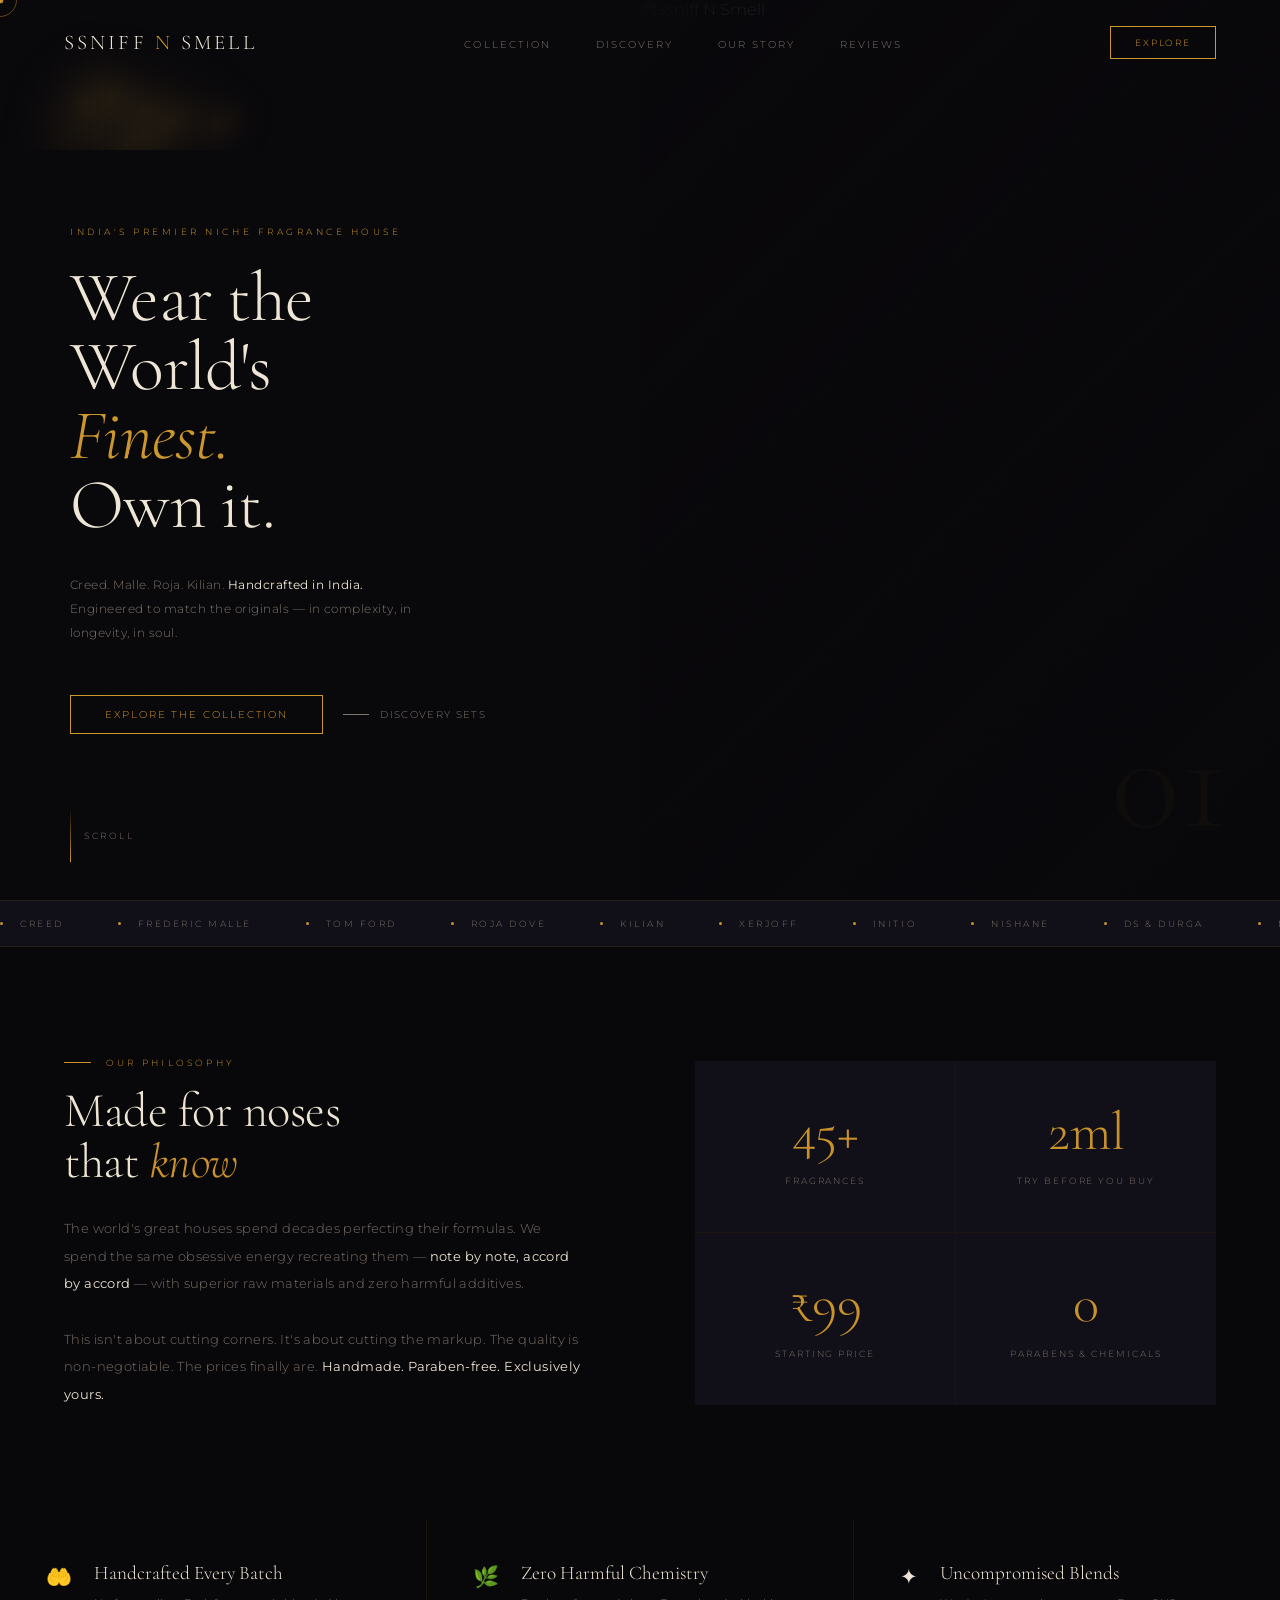
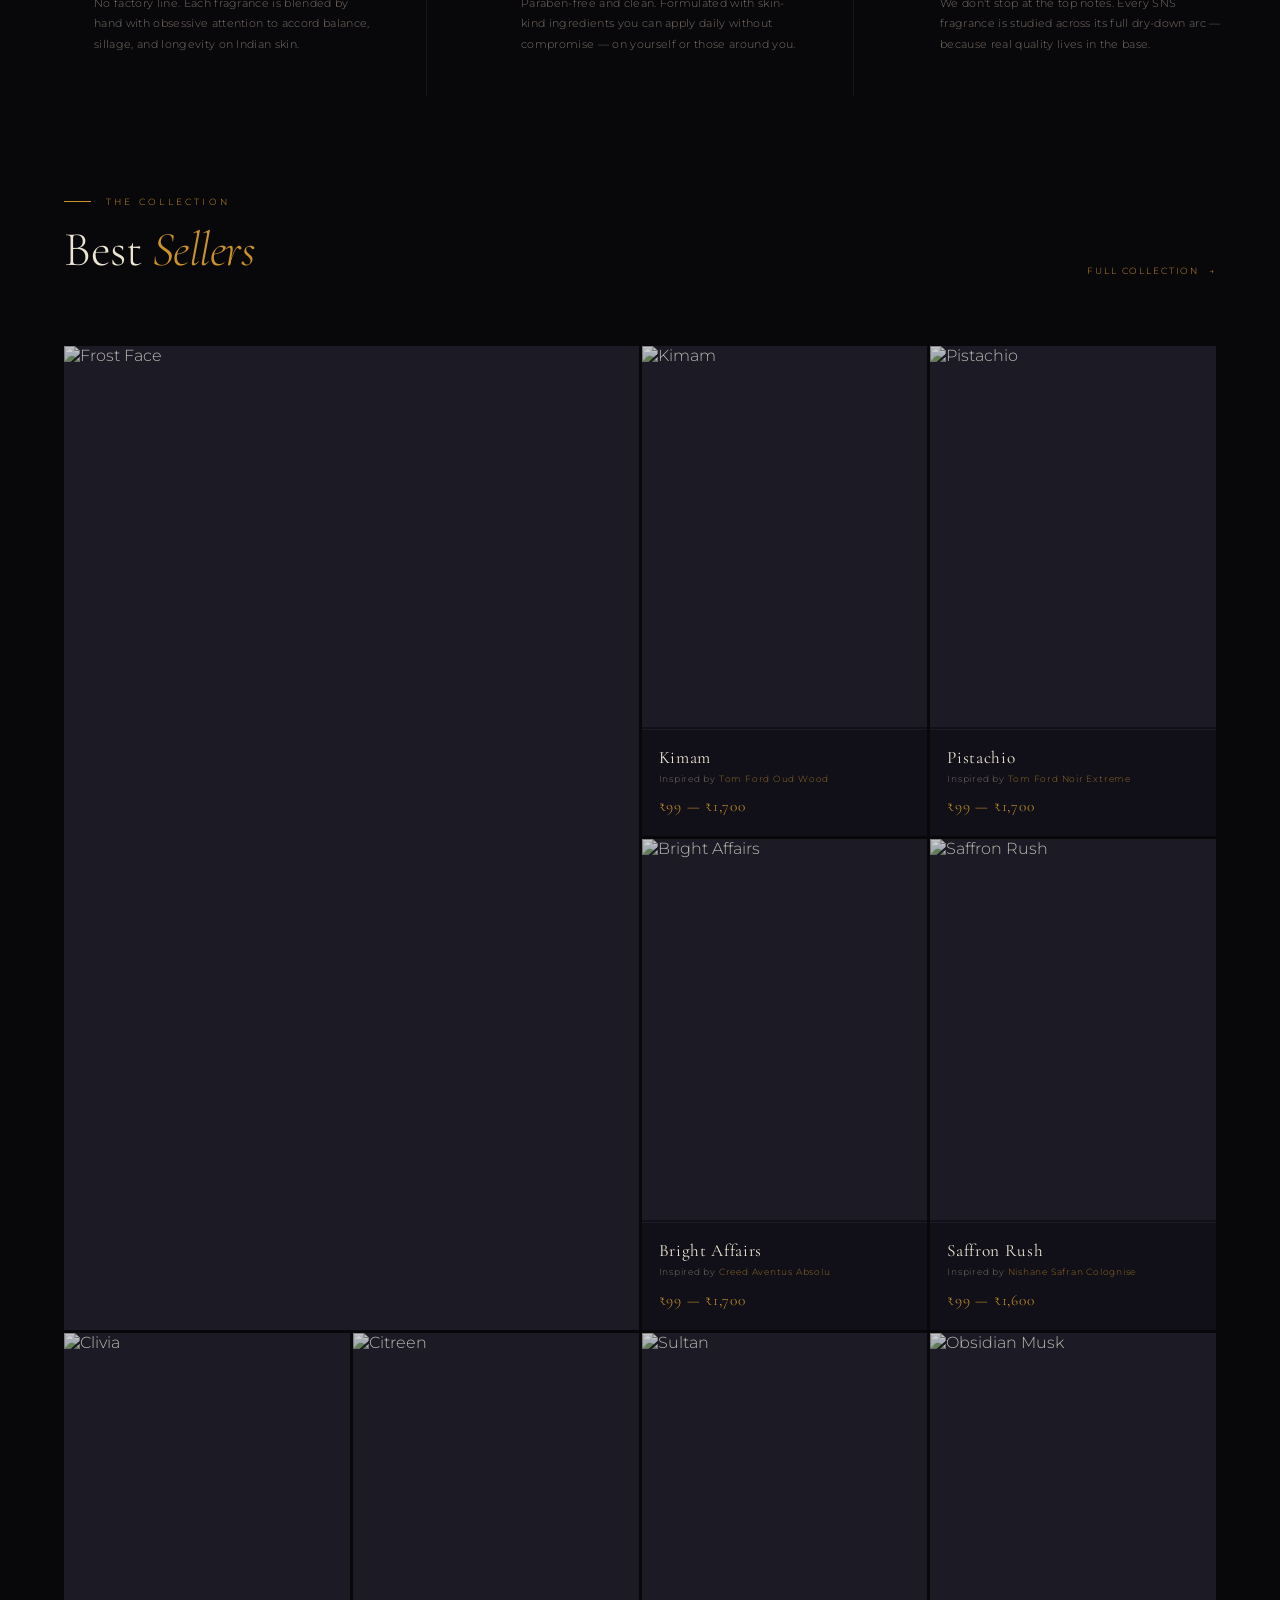
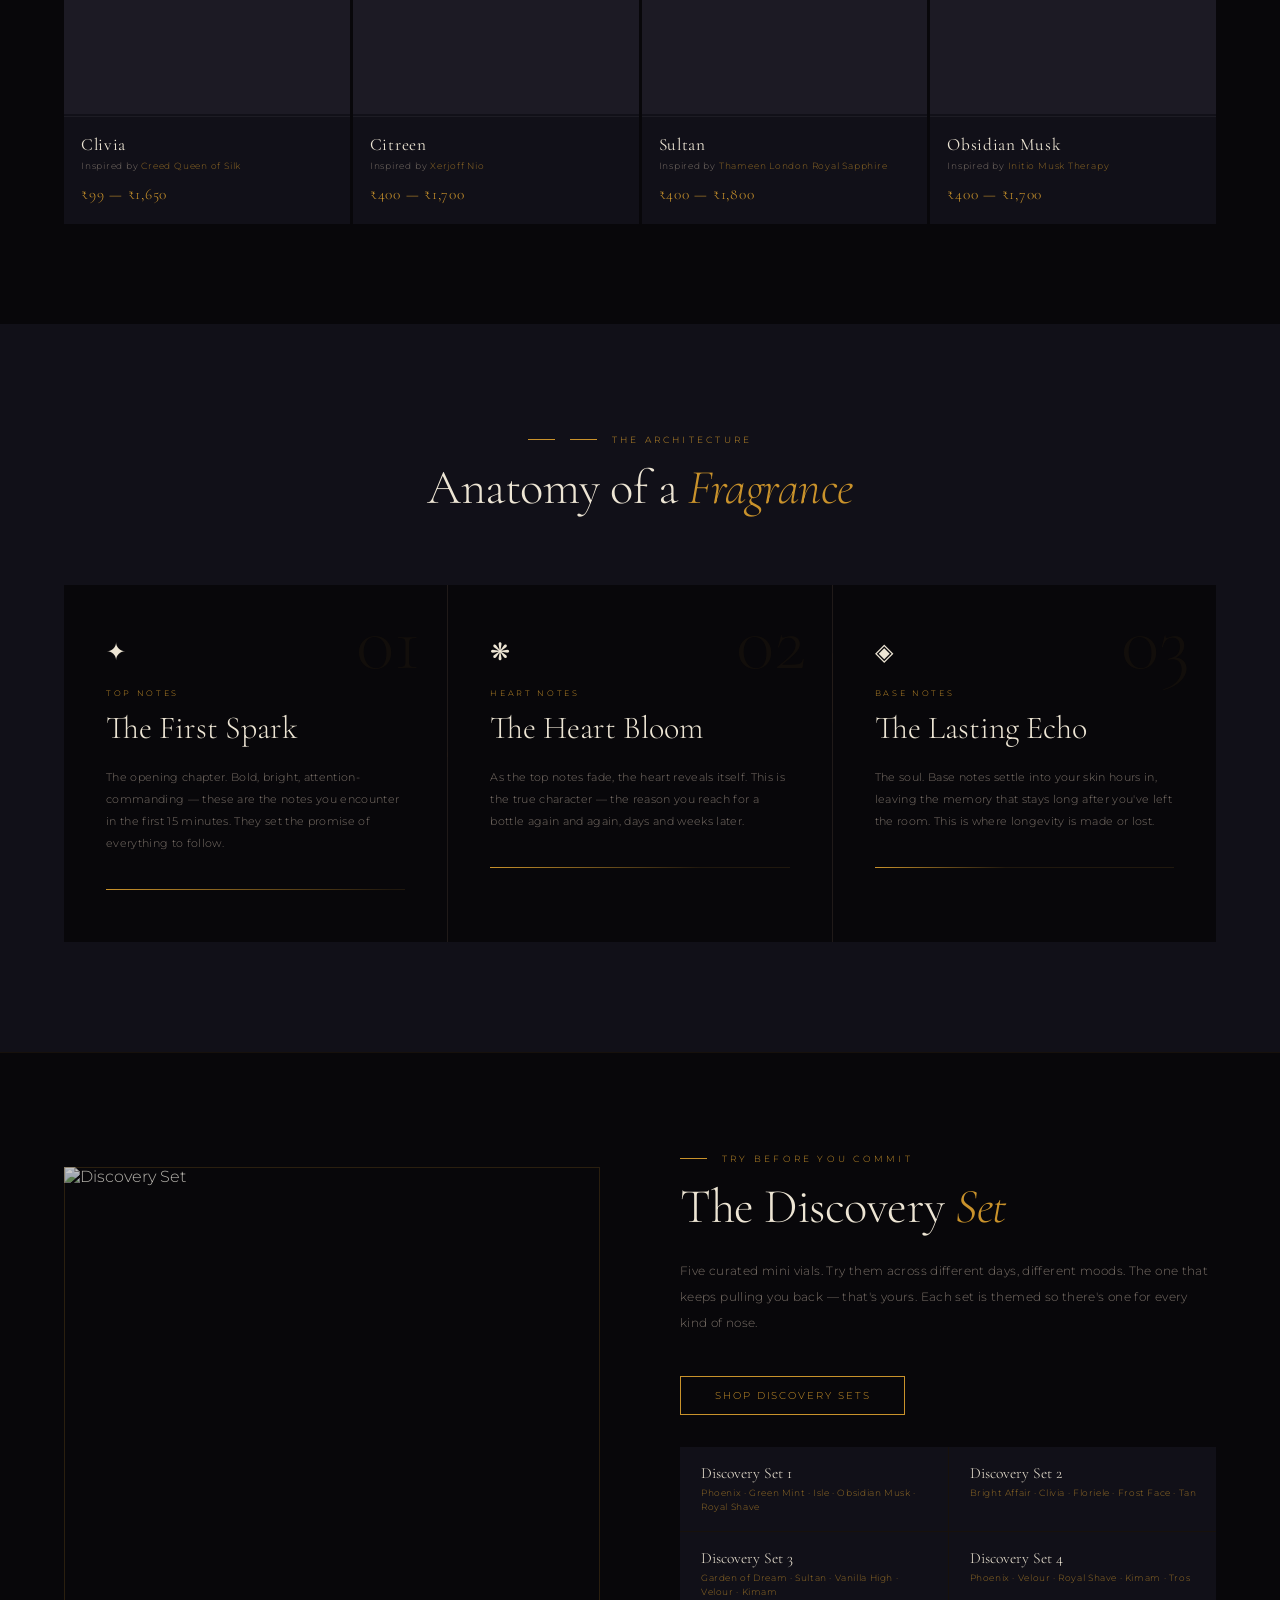
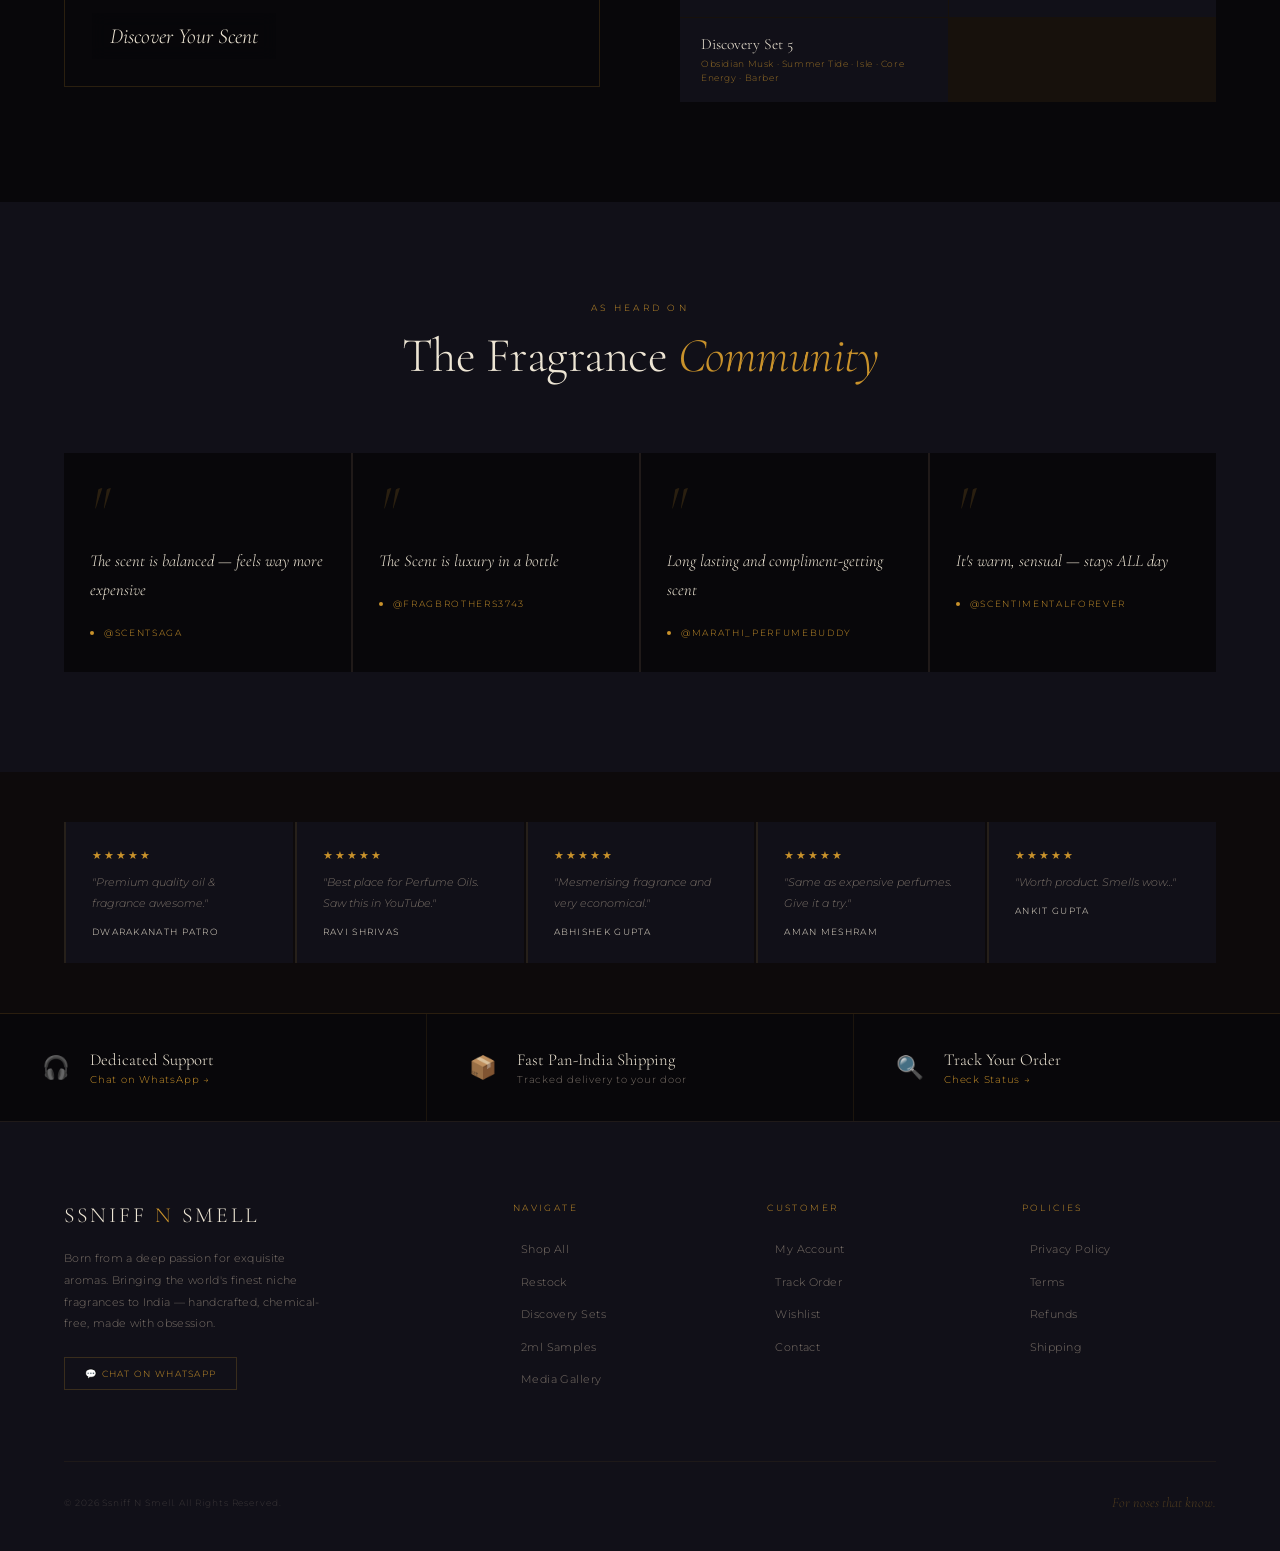
==== sns-site/index.html @ 57824efe "initial" ====
<!DOCTYPE html>
<html lang="en">
<head>
<meta charset="UTF-8">
<meta name="viewport" content="width=device-width, initial-scale=1.0">
<title>Ssniff N Smell — Niche Fragrance</title>
<link rel="preconnect" href="https://fonts.googleapis.com">
<link href="https://fonts.googleapis.com/css2?family=Cormorant+Garamond:ital,wght@0,300;0,400;0,600;1,300;1,400;1,600&family=Montserrat:wght@200;300;400;500&display=swap" rel="stylesheet">
<style>
:root{--ink:#08070a;--smoke:#111018;--ash:#1c1a24;--parch:#ede5d4;--dust:#7a7068;--gold:#c9922b;--goldl:#e8c46a;--goldp:#f0d890;}
*,*::before,*::after{margin:0;padding:0;box-sizing:border-box;}
html{scroll-behavior:smooth;}
body{background:var(--ink);color:var(--parch);font-family:'Montserrat',sans-serif;font-weight:300;overflow-x:hidden;cursor:none;}

/* CURSOR */
#cur{position:fixed;width:7px;height:7px;background:var(--gold);border-radius:50%;pointer-events:none;z-index:9999;transform:translate(-50%,-50%);mix-blend-mode:screen;}
#cring{position:fixed;width:34px;height:34px;border:1px solid rgba(201,146,43,.45);border-radius:50%;pointer-events:none;z-index:9998;transform:translate(-50%,-50%);transition:all .16s ease;}
#cring.h{width:56px;height:56px;border-color:var(--gold);background:rgba(201,146,43,.04);}

/* GRAIN */
body::after{content:'';position:fixed;inset:0;pointer-events:none;z-index:900;opacity:.2;mix-blend-mode:overlay;background-image:url("data:image/svg+xml,%3Csvg xmlns='http://www.w3.org/2000/svg' width='300' height='300'%3E%3Cfilter id='n'%3E%3CfeTurbulence type='fractalNoise' baseFrequency='.85' numOctaves='4' stitchTiles='stitch'/%3E%3C/filter%3E%3Crect width='300' height='300' filter='url(%23n)' opacity='1'/%3E%3C/svg%3E");}

/* SCROLL */
#sp{position:fixed;top:0;left:0;height:1px;background:linear-gradient(90deg,var(--gold),var(--goldl));z-index:300;transform-origin:left;transform:scaleX(0);}

/* NAV */
nav{position:fixed;top:0;left:0;right:0;z-index:200;padding:26px 64px;display:flex;align-items:center;justify-content:space-between;transition:all .5s;}
nav.sc{padding:16px 64px;background:rgba(8,7,10,.94);backdrop-filter:blur(16px);border-bottom:1px solid rgba(201,146,43,.1);}
.nlogo{display:flex;align-items:center;gap:14px;text-decoration:none;}
.nlogo img{width:34px;height:34px;filter:drop-shadow(0 0 8px rgba(201,146,43,.4));}
.nlogo span{font-family:'Cormorant Garamond',serif;font-size:1.3rem;font-weight:300;letter-spacing:.15em;text-transform:uppercase;color:var(--parch);}
.nlogo em{font-style:normal;color:var(--gold);}
.nlinks{display:flex;gap:44px;list-style:none;}
.nlinks a{font-size:.6rem;letter-spacing:.22em;text-transform:uppercase;color:var(--dust);text-decoration:none;transition:color .3s;position:relative;}
.nlinks a::after{content:'';position:absolute;bottom:-3px;left:0;width:0;height:1px;background:var(--gold);transition:width .3s;}
.nlinks a:hover{color:var(--parch);}
.nlinks a:hover::after{width:100%;}
.nexplore{font-size:.58rem;letter-spacing:.2em;text-transform:uppercase;background:transparent;border:1px solid var(--gold);color:var(--gold);padding:10px 24px;font-family:'Montserrat',sans-serif;cursor:none;transition:all .3s;text-decoration:none;}
.nexplore:hover{background:var(--gold);color:var(--ink);}

/* HERO */
.hero{min-height:100vh;display:grid;grid-template-columns:1fr 1fr;position:relative;overflow:hidden;}
canvas{position:absolute;inset:0;z-index:0;opacity:.5;}
.hleft{display:flex;flex-direction:column;justify-content:center;padding:160px 70px 100px;position:relative;z-index:2;}
.hseal{width:76px;height:76px;margin-bottom:38px;opacity:0;animation:fu .9s ease .2s forwards;filter:drop-shadow(0 0 18px rgba(201,146,43,.35));}
.hey{font-size:.58rem;letter-spacing:.38em;text-transform:uppercase;color:var(--gold);margin-bottom:26px;opacity:0;animation:fu .9s ease .4s forwards;}
.htitle{font-family:'Cormorant Garamond',serif;font-size:clamp(3.2rem,5.5vw,5.8rem);font-weight:300;line-height:.98;letter-spacing:-.01em;margin-bottom:34px;opacity:0;animation:fu .9s ease .6s forwards;}
.htitle em{font-style:italic;color:var(--gold);}
.hsub{font-size:.76rem;line-height:2;color:var(--dust);max-width:360px;margin-bottom:50px;letter-spacing:.04em;opacity:0;animation:fu .9s ease .8s forwards;}
.hsub strong{color:var(--parch);font-weight:400;}
.hact{display:flex;gap:20px;align-items:center;opacity:0;animation:fu .9s ease 1s forwards;}
.bp{display:inline-block;padding:13px 34px;border:1px solid var(--gold);color:var(--gold);font-size:.6rem;letter-spacing:.2em;text-transform:uppercase;text-decoration:none;font-family:'Montserrat',sans-serif;transition:all .4s;cursor:none;}
.bp:hover{background:var(--gold);color:var(--ink);}
.bg{display:inline-flex;align-items:center;gap:11px;font-size:.6rem;letter-spacing:.14em;text-transform:uppercase;color:var(--dust);text-decoration:none;transition:color .3s;cursor:none;}
.bg:hover{color:var(--parch);}
.bg .ln{display:inline-block;width:26px;height:1px;background:currentColor;transition:width .3s;}
.bg:hover .ln{width:46px;}
.hright{position:relative;overflow:hidden;}
.hright::before{content:'';position:absolute;inset:0;background:linear-gradient(135deg,var(--ink) 0%,rgba(8,7,10,.3) 60%,transparent 100%);z-index:1;}
.hright img{width:100%;height:100%;object-fit:cover;filter:saturate(.5) contrast(1.1) brightness(.85);opacity:0;animation:hi 1.4s ease .15s forwards;}
.hscroll{position:absolute;bottom:38px;left:70px;display:flex;align-items:center;gap:13px;font-size:.56rem;letter-spacing:.28em;text-transform:uppercase;color:var(--dust);opacity:0;animation:fu .9s ease 1.3s forwards;z-index:3;}
.sln{width:1px;height:54px;background:linear-gradient(to bottom,transparent,var(--gold));animation:pl 2.2s ease-in-out infinite;}
.hnum{position:absolute;bottom:48px;right:52px;font-family:'Cormorant Garamond',serif;font-size:9rem;font-weight:300;color:rgba(201,146,43,.04);z-index:0;line-height:1;pointer-events:none;}
@keyframes fu{from{opacity:0;transform:translateY(22px)}to{opacity:1;transform:none}}
@keyframes hi{from{opacity:0;transform:scale(1.07)}to{opacity:1;transform:scale(1)}}
@keyframes pl{0%,100%{opacity:.3}50%{opacity:1}}

/* MARQUEE */
.mq{padding:17px 0;border-top:1px solid rgba(201,146,43,.12);border-bottom:1px solid rgba(201,146,43,.12);overflow:hidden;background:var(--smoke);}
.mqt{display:flex;gap:54px;animation:mqr 25s linear infinite;white-space:nowrap;}
.mqi{display:flex;align-items:center;gap:17px;font-size:.56rem;letter-spacing:.28em;text-transform:uppercase;color:var(--dust);flex-shrink:0;}
.mqd{width:3px;height:3px;background:var(--gold);border-radius:50%;}
@keyframes mqr{from{transform:translateX(0)}to{transform:translateX(-50%)}}

/* SECTION */
.slbl{font-size:.56rem;letter-spacing:.36em;text-transform:uppercase;color:var(--gold);margin-bottom:17px;display:flex;align-items:center;gap:15px;}
.slbl::before{content:'';display:block;width:27px;height:1px;background:var(--gold);}
.stit{font-family:'Cormorant Garamond',serif;font-size:clamp(2rem,3.8vw,3.4rem);font-weight:300;line-height:1.05;letter-spacing:-.01em;}
.stit em{font-style:italic;color:var(--gold);}

/* PHILOSOPHY */
.phil{padding:110px 64px;display:grid;grid-template-columns:1fr 1fr;gap:110px;align-items:center;}
.phil p{font-size:.82rem;line-height:2.1;color:var(--dust);margin-top:28px;letter-spacing:.03em;}
.phil p strong{color:var(--parch);font-weight:400;}
.sgrid{display:grid;grid-template-columns:1fr 1fr;gap:1px;background:rgba(201,146,43,.1);}
.sb{background:var(--smoke);padding:44px 36px;text-align:center;}
.sn{font-family:'Cormorant Garamond',serif;font-size:3.4rem;font-weight:300;color:var(--gold);display:block;line-height:1;margin-bottom:10px;}
.sl{font-size:.56rem;letter-spacing:.22em;text-transform:uppercase;color:var(--dust);}

/* FEATURES */
.feats{display:grid;grid-template-columns:repeat(3,1fr);gap:1px;background:rgba(201,146,43,.1);}
.ft{background:var(--ink);padding:42px 46px;display:flex;align-items:flex-start;gap:22px;}
.ftico{font-size:1.3rem;flex-shrink:0;margin-top:3px;}
.fttl{font-family:'Cormorant Garamond',serif;font-size:1.2rem;font-weight:300;margin-bottom:8px;}
.ftds{font-size:.68rem;line-height:1.9;color:var(--dust);letter-spacing:.03em;}

/* PRODUCTS */
.prods{padding:100px 64px;}
.phdr{display:flex;justify-content:space-between;align-items:flex-end;margin-bottom:70px;}
.va{font-size:.58rem;letter-spacing:.2em;text-transform:uppercase;color:var(--gold);text-decoration:none;display:flex;align-items:center;gap:10px;transition:gap .3s;}
.va:hover{gap:20px;}
.va::after{content:'→';}

/* 3D CARD GRID */
.pgrid{display:grid;grid-template-columns:repeat(4,1fr);gap:3px;perspective:1400px;}
.pc{position:relative;background:var(--smoke);overflow:hidden;cursor:none;transform-style:preserve-3d;transition:transform .5s cubic-bezier(.25,.46,.45,.94),box-shadow .5s;}
.pc:hover{box-shadow:0 28px 75px rgba(0,0,0,.7),0 0 36px rgba(201,146,43,.1);z-index:10;}
.pc[data-a="cold"]{--ac:#8fb8d4;}
.pc[data-a="fire"]{--ac:#e87a3a;}
.pc[data-a="earth"]{--ac:#a07850;}
.pc[data-a="citrus"]{--ac:#c8d850;}
.pc[data-a="floral"]{--ac:#d4789e;}
.pc[data-a="spice"]{--ac:#c04040;}
.pc[data-a="regal"]{--ac:#7060d0;}
.pc[data-a="musk"]{--ac:#e0d8c8;}
.pc[data-a="gold"]{--ac:var(--gold);}
.pimg{position:relative;overflow:hidden;background:var(--ash);}
.pimg img{width:100%;height:100%;object-fit:cover;transition:transform .7s cubic-bezier(.25,.46,.45,.94),filter .5s;filter:saturate(.45) brightness(.8);}
.pc:hover .pimg img{transform:scale(1.09);filter:saturate(.88) brightness(1.02);}
.pglow{position:absolute;inset:0;pointer-events:none;z-index:1;background:radial-gradient(ellipse 60% 80% at 50% 110%,color-mix(in srgb,var(--ac,var(--gold)) 22%,transparent),transparent 70%);opacity:0;transition:opacity .5s;}
.pc:hover .pglow{opacity:1;}
.pov{position:absolute;inset:0;z-index:2;background:linear-gradient(to top,rgba(8,7,10,.96) 0%,rgba(8,7,10,.35) 50%,transparent 100%);opacity:0;transition:opacity .45s;display:flex;flex-direction:column;justify-content:flex-end;padding:20px;gap:11px;}
.pc:hover .pov{opacity:1;}
.ptag{font-size:.5rem;letter-spacing:.22em;text-transform:uppercase;color:var(--ac,var(--gold));padding:5px 10px;border:1px solid rgba(255,255,255,.15);align-self:flex-start;}
.pbtn{display:block;padding:10px 16px;border:1px solid var(--ac,var(--gold));color:var(--ac,var(--gold));font-size:.54rem;letter-spacing:.16em;text-transform:uppercase;text-align:center;font-family:'Montserrat',sans-serif;transition:all .3s;cursor:none;background:none;width:100%;}
.pbtn:hover{background:var(--ac,var(--gold));color:var(--ink);}
.pbar{height:2px;background:linear-gradient(90deg,var(--ac,var(--gold)),transparent);transform:scaleX(0);transform-origin:left;transition:transform .5s cubic-bezier(.25,.46,.45,.94);}
.pc:hover .pbar{transform:scaleX(1);}
.pinf{padding:17px 17px 21px;border-top:1px solid rgba(255,255,255,.05);}
.pname{font-family:'Cormorant Garamond',serif;font-size:1.08rem;font-weight:400;letter-spacing:.04em;margin-bottom:5px;transition:color .3s;}
.pc:hover .pname{color:var(--goldl);}
.pins{font-size:.54rem;letter-spacing:.09em;color:var(--dust);margin-bottom:11px;line-height:1.6;}
.pins span{color:rgba(201,146,43,.7);}
.pprc{font-family:'Cormorant Garamond',serif;font-size:.96rem;color:var(--gold);letter-spacing:.05em;}
.pc.feat{grid-column:span 2;grid-row:span 2;}
.pc.feat .pimg{aspect-ratio:unset;height:100%;min-height:560px;}
.pc.feat .pname{font-size:1.5rem;}
.pc:not(.feat) .pimg{aspect-ratio:3/4;}

/* SCENT */
.scent{padding:110px 64px;background:var(--smoke);position:relative;overflow:hidden;}
.scbg{position:absolute;top:50%;left:50%;transform:translate(-50%,-50%);font-family:'Cormorant Garamond',serif;font-size:17vw;font-weight:300;color:rgba(201,146,43,.022);pointer-events:none;white-space:nowrap;letter-spacing:-.05em;}
.scgrid{display:grid;grid-template-columns:repeat(3,1fr);gap:1px;margin-top:72px;background:rgba(201,146,43,.08);}
.scc{background:var(--ink);padding:52px 42px;position:relative;overflow:hidden;transition:background .4s;}
.scc:hover{background:rgba(20,18,28,.85);}
.scnum{font-family:'Cormorant Garamond',serif;font-size:5rem;font-weight:300;color:rgba(201,146,43,.055);position:absolute;top:18px;right:26px;line-height:1;pointer-events:none;transition:color .4s;}
.scc:hover .scnum{color:rgba(201,146,43,.13);}
.scico{font-size:1.5rem;margin-bottom:22px;display:block;}
.sclbl{font-size:.52rem;letter-spacing:.32em;text-transform:uppercase;color:var(--gold);margin-bottom:12px;display:block;}
.scnm{font-family:'Cormorant Garamond',serif;font-size:2rem;font-weight:300;margin-bottom:22px;line-height:1.1;}
.scds{font-size:.7rem;line-height:1.95;color:var(--dust);letter-spacing:.03em;}
.scbar{margin-top:34px;height:1px;background:rgba(201,146,43,.12);position:relative;overflow:hidden;}
.scbf{position:absolute;top:0;left:0;height:100%;background:linear-gradient(90deg,var(--gold),transparent);width:0;transition:width 1.3s cubic-bezier(.25,.46,.45,.94);}
.scc.vis .scbf{width:var(--w,70%);}

/* DISCOVERY */
.disc{padding:100px 64px;display:grid;grid-template-columns:1fr 1fr;gap:80px;align-items:center;border-top:1px solid rgba(201,146,43,.08);}
.dv{position:relative;height:520px;overflow:hidden;}
.dv img{width:100%;height:100%;object-fit:cover;filter:saturate(.5) brightness(.78);transition:filter .6s;}
.dv:hover img{filter:saturate(.72) brightness(.9);}
.dv::after{content:'';position:absolute;inset:0;border:1px solid rgba(201,146,43,.18);pointer-events:none;}
.dlbl{position:absolute;bottom:28px;left:28px;font-family:'Cormorant Garamond',serif;font-size:1.35rem;font-style:italic;color:var(--parch);background:rgba(8,7,10,.72);padding:10px 18px;backdrop-filter:blur(8px);}
.dt p{font-size:.78rem;line-height:2.1;color:var(--dust);margin:26px 0 40px;letter-spacing:.03em;}
.setgrid{display:grid;grid-template-columns:1fr 1fr;gap:1px;margin-top:32px;background:rgba(201,146,43,.08);}
.si{background:var(--smoke);padding:17px 19px;border-left:2px solid transparent;transition:all .3s;cursor:none;}
.si:hover{border-left-color:var(--gold);background:var(--ash);}
.sinm{font-family:'Cormorant Garamond',serif;font-size:.97rem;margin-bottom:4px;}
.sils{font-size:.55rem;letter-spacing:.07em;color:var(--gold);opacity:.72;line-height:1.6;}

/* TESTI */
.tsti{padding:100px 64px;background:var(--smoke);}
.tshd{text-align:center;margin-bottom:72px;}
.tshd .slbl{justify-content:center;}
.tshd .slbl::before{display:none;}
.tgrid{display:grid;grid-template-columns:repeat(4,1fr);gap:2px;background:rgba(201,146,43,.08);}
.tc{background:var(--ink);padding:34px 26px;transition:background .3s;}
.tc:hover{background:rgba(16,14,22,.95);}
.tqm{font-family:'Cormorant Garamond',serif;font-size:3.8rem;color:rgba(201,146,43,.18);line-height:.7;margin-bottom:18px;display:block;font-style:italic;}
.ttxt{font-family:'Cormorant Garamond',serif;font-size:1.04rem;font-style:italic;line-height:1.75;color:var(--parch);margin-bottom:22px;}
.tau{display:flex;align-items:center;gap:10px;}
.tdot{width:4px;height:4px;background:var(--gold);border-radius:50%;flex-shrink:0;}
.tnm{font-size:.58rem;letter-spacing:.18em;text-transform:uppercase;color:var(--gold);}

/* REVIEWS */
.revs{padding:50px 64px;display:flex;gap:2px;flex-wrap:wrap;background:rgba(201,146,43,.025);}
.rc{flex:1;min-width:175px;background:var(--smoke);padding:26px;border-left:2px solid rgba(201,146,43,.12);transition:border-color .3s;}
.rc:hover{border-left-color:var(--gold);}
.rstars{color:var(--gold);font-size:.68rem;margin-bottom:10px;letter-spacing:2px;}
.rtxt{font-size:.7rem;line-height:1.85;color:var(--dust);font-style:italic;margin-bottom:12px;}
.rnm{font-size:.58rem;letter-spacing:.14em;text-transform:uppercase;color:var(--parch);}

/* SERVICES */
.svcs{display:grid;grid-template-columns:repeat(3,1fr);gap:1px;background:rgba(201,146,43,.1);border-top:1px solid rgba(201,146,43,.08);}
.svi{background:var(--ink);padding:36px 42px;display:flex;align-items:center;gap:20px;}
.svico{font-size:1.4rem;opacity:.85;}
.svtl{font-family:'Cormorant Garamond',serif;font-size:1.04rem;margin-bottom:4px;}
.svsb{font-size:.6rem;color:var(--dust);letter-spacing:.08em;}
.svsb a{color:var(--gold);text-decoration:none;}
.svsb a:hover{text-decoration:underline;}

/* FOOTER */
footer{padding:80px 64px 40px;background:var(--smoke);border-top:1px solid rgba(201,146,43,.08);}
.ftop{display:grid;grid-template-columns:2fr 1fr 1fr 1fr;gap:60px;margin-bottom:64px;}
.fbl{display:flex;align-items:center;gap:13px;margin-bottom:20px;}
.fbl img{width:42px;height:42px;filter:drop-shadow(0 0 10px rgba(201,146,43,.3));}
.fbn{font-family:'Cormorant Garamond',serif;font-size:1.35rem;font-weight:300;letter-spacing:.14em;text-transform:uppercase;color:var(--parch);}
.fbn em{font-style:normal;color:var(--gold);}
.fbp{font-size:.7rem;line-height:1.95;color:var(--dust);max-width:265px;letter-spacing:.03em;margin-bottom:22px;}
.fwa{display:inline-flex;align-items:center;gap:10px;padding:10px 20px;border:1px solid rgba(201,146,43,.22);color:var(--gold);font-size:.58rem;letter-spacing:.14em;text-transform:uppercase;text-decoration:none;transition:all .3s;}
.fwa:hover{background:rgba(201,146,43,.07);border-color:var(--gold);}
.fct{font-size:.58rem;letter-spacing:.26em;text-transform:uppercase;color:var(--gold);margin-bottom:22px;}
.fls{list-style:none;}
.fls li{margin-bottom:11px;}
.fls a{font-size:.7rem;color:var(--dust);text-decoration:none;letter-spacing:.04em;transition:color .3s;display:inline-flex;align-items:center;gap:8px;}
.fls a:hover{color:var(--parch);}
.fls a::before{content:'';width:0;height:1px;background:var(--gold);transition:width .3s;flex-shrink:0;}
.fls a:hover::before{width:12px;}
.fbot{display:flex;justify-content:space-between;align-items:center;padding-top:32px;border-top:1px solid rgba(201,146,43,.07);}
.fcp{font-size:.58rem;color:rgba(122,112,104,.4);letter-spacing:.1em;}
.ftag{font-family:'Cormorant Garamond',serif;font-size:.88rem;font-style:italic;color:rgba(201,146,43,.32);}

/* DETAIL */
.dpanel{display:none;position:fixed;inset:0;background:var(--ink);z-index:500;overflow-y:auto;padding:120px 64px 80px;}
.dpanel.open{display:block;animation:si .5s cubic-bezier(.25,.46,.45,.94);}
@keyframes si{from{opacity:0;transform:translateY(36px)}to{opacity:1;transform:none}}
.dback{display:inline-flex;align-items:center;gap:12px;font-size:.58rem;letter-spacing:.2em;text-transform:uppercase;color:var(--dust);background:none;border:none;font-family:'Montserrat',sans-serif;cursor:none;transition:color .3s;margin-bottom:60px;}
.dback:hover{color:var(--parch);}
.dback span{transition:transform .3s;display:inline-block;}
.dback:hover span{transform:translateX(-6px);}
.dlay{display:grid;grid-template-columns:1fr 1fr;gap:100px;align-items:start;}
.diz{position:sticky;top:100px;}
.diw{position:relative;overflow:hidden;background:var(--ash);}
.diw img{width:100%;aspect-ratio:3/4;object-fit:cover;filter:saturate(.65) contrast(1.05);transition:transform .6s;}
.diw:hover img{transform:scale(1.04);}
.diw::after{content:'';position:absolute;inset:0;border:1px solid rgba(201,146,43,.12);pointer-events:none;}
.dglow{position:absolute;bottom:-30%;left:50%;transform:translateX(-50%);width:80%;height:50%;border-radius:50%;filter:blur(30px);pointer-events:none;z-index:0;}
.dcat{font-size:.54rem;letter-spacing:.3em;text-transform:uppercase;color:var(--gold);margin-bottom:14px;}
.dnm{font-family:'Cormorant Garamond',serif;font-size:clamp(2.4rem,4vw,3.8rem);font-weight:300;line-height:.97;letter-spacing:-.01em;margin-bottom:10px;}
.dins{font-size:.68rem;color:var(--dust);letter-spacing:.1em;margin-bottom:34px;padding-bottom:34px;border-bottom:1px solid rgba(201,146,43,.09);}
.dins strong{color:rgba(201,146,43,.8);font-weight:400;}
.ddesc{font-size:.8rem;line-height:2.1;color:var(--dust);letter-spacing:.03em;margin-bottom:42px;}
.szlbl{font-size:.58rem;letter-spacing:.2em;text-transform:uppercase;color:var(--dust);margin-bottom:14px;display:block;}
.szs{display:flex;gap:10px;flex-wrap:wrap;margin-bottom:40px;}
.sz{padding:10px 20px;border:1px solid rgba(201,146,43,.18);background:transparent;color:var(--parch);font-family:'Montserrat',sans-serif;font-size:.62rem;letter-spacing:.08em;cursor:none;transition:all .3s;display:flex;flex-direction:column;align-items:center;gap:4px;}
.sz .szp{font-family:'Cormorant Garamond',serif;font-size:.9rem;color:var(--gold);}
.sz.on,.sz:hover{border-color:var(--gold);background:rgba(201,146,43,.07);}
.dcta{display:flex;gap:12px;}
.bbuy{flex:1;padding:15px 28px;background:var(--gold);border:none;color:var(--ink);font-family:'Montserrat',sans-serif;font-size:.6rem;font-weight:500;letter-spacing:.2em;text-transform:uppercase;cursor:none;transition:all .3s;text-decoration:none;display:flex;align-items:center;justify-content:center;}
.bbuy:hover{background:var(--goldl);}
.bwl{padding:15px 18px;border:1px solid rgba(201,146,43,.22);background:transparent;color:var(--gold);cursor:none;font-size:1rem;transition:all .3s;}
.bwl:hover{border-color:var(--gold);background:rgba(201,146,43,.07);}
.dnotes{margin-top:56px;padding-top:44px;border-top:1px solid rgba(201,146,43,.09);}
.dntl{font-family:'Cormorant Garamond',serif;font-size:1.3rem;font-weight:300;margin-bottom:26px;}
.ngrid{display:grid;grid-template-columns:repeat(3,1fr);gap:1px;background:rgba(201,146,43,.06);}
.ni{background:var(--smoke);padding:20px 18px;text-align:center;}
.nit{font-size:.5rem;letter-spacing:.26em;text-transform:uppercase;color:var(--gold);margin-bottom:7px;display:block;}
.niv{font-family:'Cormorant Garamond',serif;font-size:.92rem;font-style:italic;color:var(--dust);line-height:1.6;}

/* REVEAL */
.rv{opacity:0;transform:translateY(28px);transition:opacity .8s ease,transform .8s ease;}
.rv.vis{opacity:1;transform:none;}
.rvl{opacity:0;transform:translateX(-28px);transition:opacity .8s ease,transform .8s ease;}
.rvl.vis{opacity:1;transform:none;}
.rvr{opacity:0;transform:translateX(28px);transition:opacity .8s ease,transform .8s ease;}
.rvr.vis{opacity:1;transform:none;}
.stg>*{opacity:0;transform:translateY(17px);transition:opacity .6s ease,transform .6s ease;}
.stg.vis>*:nth-child(1){opacity:1;transform:none;transition-delay:0s}
.stg.vis>*:nth-child(2){opacity:1;transform:none;transition-delay:.08s}
.stg.vis>*:nth-child(3){opacity:1;transform:none;transition-delay:.16s}
.stg.vis>*:nth-child(4){opacity:1;transform:none;transition-delay:.24s}
.stg.vis>*:nth-child(5){opacity:1;transform:none;transition-delay:.32s}
.stg.vis>*:nth-child(6){opacity:1;transform:none;transition-delay:.4s}
.stg.vis>*:nth-child(7){opacity:1;transform:none;transition-delay:.48s}
.stg.vis>*:nth-child(8){opacity:1;transform:none;transition-delay:.56s}
.stg.vis>*:nth-child(9){opacity:1;transform:none;transition-delay:.64s}

@media(max-width:900px){
  nav{padding:18px 24px}nav.sc{padding:14px 24px}
  .nlinks{display:none}
  .hero{grid-template-columns:1fr;min-height:100svh}
  .hright{position:absolute;inset:0;opacity:.2}
  .hleft{padding:120px 24px 80px}
  .phil,.disc{grid-template-columns:1fr;gap:48px;padding:70px 24px}
  .feats,.scgrid,.tgrid{grid-template-columns:1fr}
  .pgrid{grid-template-columns:1fr 1fr}
  .pc.feat{grid-column:span 2}
  .prods,.scent,.tsti,.revs,.svcs{padding:70px 24px}
  .svcs{grid-template-columns:1fr}
  .ftop{grid-template-columns:1fr 1fr;gap:40px}
  footer{padding:60px 24px 30px}
  .dlay{grid-template-columns:1fr;gap:40px}
  .dpanel{padding:80px 24px 60px}
  .diz{position:static}
  .ngrid{grid-template-columns:1fr}
}
</style>
</head>
<body>

<div id="cur"></div>
<div id="cring"></div>
<div id="sp"></div>

<!-- NAV -->
<nav id="nav">
  <a href="#" class="nlogo" onclick="closeDetail();return false;">
    <img src="https://ssniffnsmell.com/wp-content/uploads/2026/01/site_icon.svg" alt="SNS" onerror="this.style.display='none'">
    <span>Ssniff <em>N</em> Smell</span>
  </a>
  <ul class="nlinks">
    <li><a href="#coll">Collection</a></li>
    <li><a href="#disc">Discovery</a></li>
    <li><a href="#story">Our Story</a></li>
    <li><a href="#tsti">Reviews</a></li>
  </ul>
  <a href="shop.html" class="nexplore">Explore</a>
</nav>

<!-- HERO -->
<section class="hero">
  <canvas id="c"></canvas>
  <div class="hleft">
    <img src="https://ssniffnsmell.com/wp-content/uploads/2026/01/site_icon.svg" alt="Ssniff N Smell" class="hseal" onerror="this.style.display='none'">
    <p class="hey">India's Premier Niche Fragrance House</p>
    <h1 class="htitle">Wear the<br>World's<br><em>Finest.</em><br>Own it.</h1>
    <p class="hsub">Creed. Malle. Roja. Kilian. <strong>Handcrafted in India.</strong><br>Engineered to match the originals — in complexity, in longevity, in soul.</p>
    <div class="hact">
      <a href="#coll" class="bp">Explore the Collection</a>
      <a href="#disc" class="bg"><span class="ln"></span>Discovery Sets</a>
    </div>
  </div>
  <div class="hright">
    <img src="https://ssniffnsmell.com/wp-content/uploads/2026/02/banner1.png" alt="Ssniff N Smell">
    <div class="hnum">01</div>
  </div>
  <div class="hscroll"><div class="sln"></div>Scroll</div>
</section>

<!-- MARQUEE -->
<div class="mq"><div class="mqt">
  <div class="mqi"><div class="mqd"></div>Creed</div><div class="mqi"><div class="mqd"></div>Frederic Malle</div><div class="mqi"><div class="mqd"></div>Tom Ford</div><div class="mqi"><div class="mqd"></div>Roja Dove</div><div class="mqi"><div class="mqd"></div>Kilian</div><div class="mqi"><div class="mqd"></div>Xerjoff</div><div class="mqi"><div class="mqd"></div>Initio</div><div class="mqi"><div class="mqd"></div>Nishane</div><div class="mqi"><div class="mqd"></div>DS &amp; Durga</div><div class="mqi"><div class="mqd"></div>Maison Crivelli</div><div class="mqi"><div class="mqd"></div>Thameen London</div><div class="mqi"><div class="mqd"></div>Fugazzi</div>
  <div class="mqi"><div class="mqd"></div>Creed</div><div class="mqi"><div class="mqd"></div>Frederic Malle</div><div class="mqi"><div class="mqd"></div>Tom Ford</div><div class="mqi"><div class="mqd"></div>Roja Dove</div><div class="mqi"><div class="mqd"></div>Kilian</div><div class="mqi"><div class="mqd"></div>Xerjoff</div><div class="mqi"><div class="mqd"></div>Initio</div><div class="mqi"><div class="mqd"></div>Nishane</div><div class="mqi"><div class="mqd"></div>DS &amp; Durga</div><div class="mqi"><div class="mqd"></div>Maison Crivelli</div><div class="mqi"><div class="mqd"></div>Thameen London</div><div class="mqi"><div class="mqd"></div>Fugazzi</div>
</div></div>

<!-- PHILOSOPHY -->
<section class="phil" id="story">
  <div class="rvl">
    <div class="slbl">Our Philosophy</div>
    <h2 class="stit">Made for noses<br>that <em>know</em></h2>
    <p>The world's great houses spend decades perfecting their formulas. We spend the same obsessive energy recreating them — <strong>note by note, accord by accord</strong> — with superior raw materials and zero harmful additives.</p>
    <p>This isn't about cutting corners. It's about cutting the markup. The quality is non-negotiable. The prices finally are. <strong>Handmade. Paraben-free. Exclusively yours.</strong></p>
  </div>
  <div class="sgrid stg rvr">
    <div class="sb"><span class="sn">45+</span><span class="sl">Fragrances</span></div>
    <div class="sb"><span class="sn">2ml</span><span class="sl">Try Before You Buy</span></div>
    <div class="sb"><span class="sn">₹99</span><span class="sl">Starting Price</span></div>
    <div class="sb"><span class="sn">0</span><span class="sl">Parabens &amp; Chemicals</span></div>
  </div>
</section>

<!-- FEATURES -->
<div class="feats stg rv">
  <div class="ft"><div class="ftico">🤲</div><div><div class="fttl">Handcrafted Every Batch</div><p class="ftds">No factory line. Each fragrance is blended by hand with obsessive attention to accord balance, sillage, and longevity on Indian skin.</p></div></div>
  <div class="ft"><div class="ftico">🌿</div><div><div class="fttl">Zero Harmful Chemistry</div><p class="ftds">Paraben-free and clean. Formulated with skin-kind ingredients you can apply daily without compromise — on yourself or those around you.</p></div></div>
  <div class="ft"><div class="ftico">✦</div><div><div class="fttl">Uncompromised Blends</div><p class="ftds">We don't stop at the top notes. Every SNS fragrance is studied across its full dry-down arc — because real quality lives in the base.</p></div></div>
</div>

<!-- PRODUCTS -->
<section class="prods" id="coll">
  <div class="phdr rv">
    <div><div class="slbl">The Collection</div><h2 class="stit">Best <em>Sellers</em></h2></div>
    <a href="https://ssniffnsmell.com/shop/" target="_blank" class="va">Full Collection</a>
  </div>
  <div class="pgrid stg">

    <div class="pc feat" data-a="cold" onclick="openDetail('frost-face')">
      <div class="pimg"><img src="https://ssniffnsmell.com/wp-content/uploads/2026/01/frost-face-600x600.jpeg" alt="Frost Face"><div class="pglow"></div><div class="pov"><span class="ptag">Unisex · Chypre Floral</span><button class="pbtn">Discover this Fragrance →</button></div></div>
      <div class="pbar"></div>
      <div class="pinf"><div class="pname">Frost Face</div><div class="pins">Inspired by <span>Frederic Malle — The Moon</span></div><div class="pprc">₹149 — ₹2,199</div></div>
    </div>

    <div class="pc" data-a="earth" onclick="openDetail('kimam')">
      <div class="pimg"><img src="https://ssniffnsmell.com/wp-content/uploads/2026/02/kimam-600x600.jpg" alt="Kimam"><div class="pglow"></div><div class="pov"><span class="ptag">Unisex · Woody Oud</span><button class="pbtn">Discover →</button></div></div>
      <div class="pbar"></div>
      <div class="pinf"><div class="pname">Kimam</div><div class="pins">Inspired by <span>Tom Ford Oud Wood</span></div><div class="pprc">₹99 — ₹1,700</div></div>
    </div>

    <div class="pc" data-a="fire" onclick="openDetail('pistachio')">
      <div class="pimg"><img src="https://ssniffnsmell.com/wp-content/uploads/2026/02/pis-600x600.png" alt="Pistachio"><div class="pglow"></div><div class="pov"><span class="ptag">Men · Oriental Woody</span><button class="pbtn">Discover →</button></div></div>
      <div class="pbar"></div>
      <div class="pinf"><div class="pname">Pistachio</div><div class="pins">Inspired by <span>Tom Ford Noir Extreme</span></div><div class="pprc">₹99 — ₹1,700</div></div>
    </div>

    <div class="pc" data-a="gold" onclick="openDetail('bright-affairs')">
      <div class="pimg"><img src="https://ssniffnsmell.com/wp-content/uploads/2026/02/bright_affairs-300x300.jpg" alt="Bright Affairs"><div class="pglow"></div><div class="pov"><span class="ptag">Men · Aromatic Fougère</span><button class="pbtn">Discover →</button></div></div>
      <div class="pbar"></div>
      <div class="pinf"><div class="pname">Bright Affairs</div><div class="pins">Inspired by <span>Creed Aventus Absolu</span></div><div class="pprc">₹99 — ₹1,700</div></div>
    </div>

    <div class="pc" data-a="spice" onclick="openDetail('saffron-rush')">
      <div class="pimg"><img src="https://ssniffnsmell.com/wp-content/uploads/2026/03/SAFRAN-RUSH-300x300.jpeg" alt="Saffron Rush"><div class="pglow"></div><div class="pov"><span class="ptag">Unisex · Spicy Oriental</span><button class="pbtn">Discover →</button></div></div>
      <div class="pbar"></div>
      <div class="pinf"><div class="pname">Saffron Rush</div><div class="pins">Inspired by <span>Nishane Safran Colognise</span></div><div class="pprc">₹99 — ₹1,600</div></div>
    </div>

    <div class="pc" data-a="floral" onclick="openDetail('clivia')">
      <div class="pimg"><img src="https://ssniffnsmell.com/wp-content/uploads/2026/01/CLIVIA-1-300x300.jpeg" alt="Clivia"><div class="pglow"></div><div class="pov"><span class="ptag">Women · Floral Musky</span><button class="pbtn">Discover →</button></div></div>
      <div class="pbar"></div>
      <div class="pinf"><div class="pname">Clivia</div><div class="pins">Inspired by <span>Creed Queen of Silk</span></div><div class="pprc">₹99 — ₹1,650</div></div>
    </div>

    <div class="pc" data-a="citrus" onclick="openDetail('citreen')">
      <div class="pimg"><img src="https://ssniffnsmell.com/wp-content/uploads/2026/02/citreen-300x300.jpg" alt="Citreen"><div class="pglow"></div><div class="pov"><span class="ptag">Unisex · Citrus Woody</span><button class="pbtn">Discover →</button></div></div>
      <div class="pbar"></div>
      <div class="pinf"><div class="pname">Citreen</div><div class="pins">Inspired by <span>Xerjoff Nio</span></div><div class="pprc">₹400 — ₹1,700</div></div>
    </div>

    <div class="pc" data-a="regal" onclick="openDetail('sultan')">
      <div class="pimg"><img src="https://ssniffnsmell.com/wp-content/uploads/2026/01/WhatsApp-Image-2024-05-21-at-15.53.26_6e94e8d3-600x600.jpg" alt="Sultan"><div class="pglow"></div><div class="pov"><span class="ptag">Men · Oriental Floral</span><button class="pbtn">Discover →</button></div></div>
      <div class="pbar"></div>
      <div class="pinf"><div class="pname">Sultan</div><div class="pins">Inspired by <span>Thameen London Royal Sapphire</span></div><div class="pprc">₹400 — ₹1,800</div></div>
    </div>

    <div class="pc" data-a="musk" onclick="openDetail('obsidian-musk')">
      <div class="pimg"><img src="https://ssniffnsmell.com/wp-content/uploads/2026/01/BARBER-1-300x300.jpeg" alt="Obsidian Musk"><div class="pglow"></div><div class="pov"><span class="ptag">Unisex · White Musk</span><button class="pbtn">Discover →</button></div></div>
      <div class="pbar"></div>
      <div class="pinf"><div class="pname">Obsidian Musk</div><div class="pins">Inspired by <span>Initio Musk Therapy</span></div><div class="pprc">₹400 — ₹1,700</div></div>
    </div>

  </div>
</section>

<!-- SCENT ANATOMY -->
<section class="scent">
  <div class="scbg">ANATOMY</div>
  <div style="text-align:center;position:relative;z-index:1" class="rv">
    <div class="slbl" style="justify-content:center"><span style="display:block;width:27px;height:1px;background:var(--gold)"></span>The Architecture</div>
    <h2 class="stit">Anatomy of a <em>Fragrance</em></h2>
  </div>
  <div class="scgrid">
    <div class="scc rv"><div class="scnum">01</div><span class="scico">✦</span><span class="sclbl">Top Notes</span><h3 class="scnm">The First Spark</h3><p class="scds">The opening chapter. Bold, bright, attention-commanding — these are the notes you encounter in the first 15 minutes. They set the promise of everything to follow.</p><div class="scbar"><div class="scbf" style="--w:95%"></div></div></div>
    <div class="scc rv" style="transition-delay:.14s"><div class="scnum">02</div><span class="scico">❋</span><span class="sclbl">Heart Notes</span><h3 class="scnm">The Heart Bloom</h3><p class="scds">As the top notes fade, the heart reveals itself. This is the true character — the reason you reach for a bottle again and again, days and weeks later.</p><div class="scbar"><div class="scbf" style="--w:70%"></div></div></div>
    <div class="scc rv" style="transition-delay:.28s"><div class="scnum">03</div><span class="scico">◈</span><span class="sclbl">Base Notes</span><h3 class="scnm">The Lasting Echo</h3><p class="scds">The soul. Base notes settle into your skin hours in, leaving the memory that stays long after you've left the room. This is where longevity is made or lost.</p><div class="scbar"><div class="scbf" style="--w:44%"></div></div></div>
  </div>
</section>

<!-- DISCOVERY -->
<section class="disc" id="disc">
  <div class="dv rvl">
    <img src="https://ssniffnsmell.com/wp-content/uploads/2026/01/Gemini_Generated_Image_l779snl779snl779-1.png" alt="Discovery Set">
    <div class="dlbl">Discover Your Scent</div>
  </div>
  <div class="dt rvr">
    <div class="slbl">Try Before You Commit</div>
    <h2 class="stit">The Discovery <em>Set</em></h2>
    <p>Five curated mini vials. Try them across different days, different moods. The one that keeps pulling you back — that's yours. Each set is themed so there's one for every kind of nose.</p>
    <a href="https://ssniffnsmell.com/discovery-set/" target="_blank" class="bp">Shop Discovery Sets</a>
    <div class="setgrid stg">
      <div class="si"><div class="sinm">Discovery Set 1</div><div class="sils">Phoenix · Green Mint · Isle · Obsidian Musk · Royal Shave</div></div>
      <div class="si"><div class="sinm">Discovery Set 2</div><div class="sils">Bright Affair · Clivia · Floriele · Frost Face · Tan</div></div>
      <div class="si"><div class="sinm">Discovery Set 3</div><div class="sils">Garden of Dream · Sultan · Vanilla High · Velour · Kimam</div></div>
      <div class="si"><div class="sinm">Discovery Set 4</div><div class="sils">Phoenix · Velour · Royal Shave · Kimam · Tros</div></div>
      <div class="si"><div class="sinm">Discovery Set 5</div><div class="sils">Obsidian Musk · Summer Tide · Isle · Core Energy · Barber</div></div>
    </div>
  </div>
</section>

<!-- TESTI -->
<section class="tsti" id="tsti">
  <div class="tshd rv"><div class="slbl">As Heard On</div><h2 class="stit">The Fragrance <em>Community</em></h2></div>
  <div class="tgrid stg">
    <div class="tc"><span class="tqm">"</span><p class="ttxt">The scent is balanced — feels way more expensive</p><div class="tau"><div class="tdot"></div><span class="tnm">@ScentSaga</span></div></div>
    <div class="tc"><span class="tqm">"</span><p class="ttxt">The Scent is luxury in a bottle</p><div class="tau"><div class="tdot"></div><span class="tnm">@fragbrothers3743</span></div></div>
    <div class="tc"><span class="tqm">"</span><p class="ttxt">Long lasting and compliment-getting scent</p><div class="tau"><div class="tdot"></div><span class="tnm">@Marathi_PerfumeBuddy</span></div></div>
    <div class="tc"><span class="tqm">"</span><p class="ttxt">It's warm, sensual — stays ALL day</p><div class="tau"><div class="tdot"></div><span class="tnm">@scentimentalforever</span></div></div>
  </div>
</section>

<!-- REVIEWS -->
<div class="revs stg rv">
  <div class="rc"><div class="rstars">★★★★★</div><p class="rtxt">"Premium quality oil & fragrance awesome."</p><div class="rnm">Dwarakanath Patro</div></div>
  <div class="rc"><div class="rstars">★★★★★</div><p class="rtxt">"Best place for Perfume Oils. Saw this in YouTube."</p><div class="rnm">Ravi Shrivas</div></div>
  <div class="rc"><div class="rstars">★★★★★</div><p class="rtxt">"Mesmerising fragrance and very economical."</p><div class="rnm">Abhishek Gupta</div></div>
  <div class="rc"><div class="rstars">★★★★★</div><p class="rtxt">"Same as expensive perfumes. Give it a try."</p><div class="rnm">Aman Meshram</div></div>
  <div class="rc"><div class="rstars">★★★★★</div><p class="rtxt">"Worth product. Smells wow..."</p><div class="rnm">Ankit Gupta</div></div>
</div>

<!-- SERVICES -->
<div class="svcs rv">
  <div class="svi"><div class="svico">🎧</div><div><div class="svtl">Dedicated Support</div><p class="svsb"><a href="https://wa.me/919561190267" target="_blank">Chat on WhatsApp →</a></p></div></div>
  <div class="svi"><div class="svico">📦</div><div><div class="svtl">Fast Pan-India Shipping</div><p class="svsb">Tracked delivery to your door</p></div></div>
  <div class="svi"><div class="svico">🔍</div><div><div class="svtl">Track Your Order</div><p class="svsb"><a href="https://ssniffnsmell.com/track-order/" target="_blank">Check Status →</a></p></div></div>
</div>

<!-- FOOTER -->
<footer>
  <div class="ftop">
    <div>
      <div class="fbl"><img src="https://ssniffnsmell.com/wp-content/uploads/2026/01/site_icon.svg" alt="SNS" onerror="this.style.display='none'"><span class="fbn">Ssniff <em>N</em> Smell</span></div>
      <p class="fbp">Born from a deep passion for exquisite aromas. Bringing the world's finest niche fragrances to India — handcrafted, chemical-free, made with obsession.</p>
      <a href="https://wa.me/919561190267" target="_blank" class="fwa">💬 Chat on WhatsApp</a>
    </div>
    <div><div class="fct">Navigate</div><ul class="fls"><li><a href="https://ssniffnsmell.com/shop/" target="_blank">Shop All</a></li><li><a href="https://ssniffnsmell.com/restock/" target="_blank">Restock</a></li><li><a href="https://ssniffnsmell.com/discovery-set/" target="_blank">Discovery Sets</a></li><li><a href="https://ssniffnsmell.com/2-ml-samples/" target="_blank">2ml Samples</a></li><li><a href="https://ssniffnsmell.com/media-gallery/" target="_blank">Media Gallery</a></li></ul></div>
    <div><div class="fct">Customer</div><ul class="fls"><li><a href="https://ssniffnsmell.com/my-account/" target="_blank">My Account</a></li><li><a href="https://ssniffnsmell.com/track-order/" target="_blank">Track Order</a></li><li><a href="https://ssniffnsmell.com/wishlist/" target="_blank">Wishlist</a></li><li><a href="https://ssniffnsmell.com/contact/" target="_blank">Contact</a></li></ul></div>
    <div><div class="fct">Policies</div><ul class="fls"><li><a href="https://ssniffnsmell.com/privacy-policy/" target="_blank">Privacy Policy</a></li><li><a href="https://ssniffnsmell.com/terms-and-conditions/" target="_blank">Terms</a></li><li><a href="https://ssniffnsmell.com/refund-and-return/" target="_blank">Refunds</a></li><li><a href="https://ssniffnsmell.com/shipping/" target="_blank">Shipping</a></li></ul></div>
  </div>
  <div class="fbot"><p class="fcp">© 2026 Ssniff N Smell. All Rights Reserved.</p><p class="ftag">For noses that know.</p></div>
</footer>

<!-- DETAIL PANEL -->
<div class="dpanel" id="dp">
  <button class="dback" onclick="closeDetail()"><span>←</span> Back to Collection</button>
  <div class="dlay">
    <div class="diz">
      <div class="diw">
        <div class="dglow" id="dg"></div>
        <img id="di" src="" alt="">
      </div>
    </div>
    <div>
      <div class="dcat" id="dc"></div>
      <h1 class="dnm" id="dn"></h1>
      <p class="dins" id="dins"></p>
      <p class="ddesc" id="dd"></p>
      <span class="szlbl">Select Size</span>
      <div class="szs" id="ds"></div>
      <div class="dcta">
        <a id="dbuy" href="#" target="_blank" class="bbuy">Shop on Ssniff N Smell →</a>
        <button class="bwl">♡</button>
      </div>
      <div class="dnotes">
        <h3 class="dntl">Scent Profile</h3>
        <div class="ngrid" id="dn2"></div>
      </div>
    </div>
  </div>
</div>

<script>
/* CURSOR */
const cur=document.getElementById('cur'),ring=document.getElementById('cring');
let mx=0,my=0,rx=0,ry=0;
document.addEventListener('mousemove',e=>{mx=e.clientX;my=e.clientY;cur.style.left=mx+'px';cur.style.top=my+'px';});
(function l(){rx+=(mx-rx)*.13;ry+=(my-ry)*.13;ring.style.left=rx+'px';ring.style.top=ry+'px';requestAnimationFrame(l);})();
document.querySelectorAll('a,button,.pc,.si,.rc,.tc,.scc,.sz').forEach(el=>{el.addEventListener('mouseenter',()=>ring.classList.add('h'));el.addEventListener('mouseleave',()=>ring.classList.remove('h'));});

/* SCROLL / NAV */
const sprg=document.getElementById('sp'),nav=document.getElementById('nav');
window.addEventListener('scroll',()=>{sprg.style.transform=`scaleX(${window.scrollY/(document.documentElement.scrollHeight-innerHeight)})`;nav.classList.toggle('sc',window.scrollY>50);});

/* SMOKE */
const cv=document.getElementById('c'),ct=cv.getContext('2d');
let W,H,ps=[];
function rsz(){W=cv.width=cv.offsetWidth;H=cv.height=cv.offsetHeight;}
rsz();window.addEventListener('resize',rsz);
class P{
  constructor(){this.reset();}
  reset(){this.x=W*(.2+Math.random()*.6);this.y=H*(1+Math.random()*.15);this.vx=(Math.random()-.5)*.28;this.vy=-(0.38+Math.random()*.55);this.r=28+Math.random()*75;this.a=0;this.ma=.04+Math.random()*.055;this.li=0;this.ml=270+Math.random()*190;}
  up(){this.x+=this.vx;this.y+=this.vy;this.li++;const t=this.li/this.ml;this.a=t<.2?(t/.2)*this.ma:t>.7?((1-t)/.3)*this.ma:this.ma;if(this.li>=this.ml)this.reset();}
  dr(){const g=ct.createRadialGradient(this.x,this.y,0,this.x,this.y,this.r);g.addColorStop(0,`rgba(201,146,43,${this.a})`);g.addColorStop(.5,`rgba(100,80,40,${this.a*.35})`);g.addColorStop(1,'rgba(0,0,0,0)');ct.fillStyle=g;ct.beginPath();ct.arc(this.x,this.y,this.r,0,Math.PI*2);ct.fill();}
}
for(let i=0;i<20;i++){const p=new P();p.li=Math.random()*p.ml;ps.push(p);}
(function loop(){ct.clearRect(0,0,W,H);ps.forEach(p=>{p.up();p.dr();});requestAnimationFrame(loop);})();

/* OBSERVER */
const io=new IntersectionObserver(e=>{e.forEach(e=>{if(e.isIntersecting){e.target.classList.add('vis');if(e.target.classList.contains('scc')){const f=e.target.querySelector('.scbf');if(f)setTimeout(()=>e.target.classList.add('vis'),80);}}}); },{threshold:.1});
document.querySelectorAll('.rv,.rvl,.rvr,.stg,.scc').forEach(el=>io.observe(el));

/* 3D TILT */
document.querySelectorAll('.pc').forEach(card=>{
  card.addEventListener('mousemove',e=>{
    const r=card.getBoundingClientRect(),x=e.clientX-r.left,y=e.clientY-r.top,cx=r.width/2,cy=r.height/2;
    card.style.transform=`perspective(900px) rotateX(${((y-cy)/cy)*-7}deg) rotateY(${((x-cx)/cx)*7}deg) translateZ(12px) scale(1.02)`;
  });
  card.addEventListener('mouseleave',()=>{card.style.transform='perspective(900px) rotateX(0deg) rotateY(0deg) translateZ(0) scale(1)';});
});

/* PRODUCT DATA */
const PD={
  'frost-face':{name:'Frost Face',cat:'Unisex · Chypre Floral',ac:'#8fb8d4',insp:'Inspired by <strong>Frederic Malle — The Moon</strong>',img:'https://ssniffnsmell.com/wp-content/uploads/2026/01/frost-face-600x600.jpeg',desc:'An ethereal chypre that opens with sharp bergamot clarity before settling into a powdery heart of iris and white musk. Frost Face captures the lunar poetry of Frederic Malle\'s The Moon — otherworldly, cool, and impossibly elegant. The fragrance you wear when you want to be remembered without being loud.',sz:[{ml:'2ml Sample',p:'₹149'},{ml:'10ml',p:'₹500'},{ml:'50ml',p:'₹2,199'}],notes:[{t:'Top',v:'Bergamot, Aldehydes, White Pepper'},{t:'Heart',v:'Iris, Violet, Jasmine'},{t:'Base',v:'White Musk, Sandalwood, Vetiver'}],url:'https://ssniffnsmell.com/product/frost-face-fm-the-moon/'},
  'bright-affairs':{name:'Bright Affairs',cat:'Men · Aromatic Fougère',ac:'#c9922b',insp:'Inspired by <strong>Creed Aventus Absolu</strong>',img:'https://ssniffnsmell.com/wp-content/uploads/2026/02/bright_affairs-300x300.jpg',desc:'Aventus Absolu reimagined. Bright Affairs opens with a burst of pineapple and blackcurrant before moving into a rich, smoky heart. It carries the DNA of one of the world\'s most celebrated fragrances — the masculine poise, the quiet confidence, the magnetic trail that makes people lean in.',sz:[{ml:'2ml Sample',p:'₹99'},{ml:'10ml',p:'₹450'},{ml:'50ml',p:'₹1,700'}],notes:[{t:'Top',v:'Pineapple, Blackcurrant, Bergamot'},{t:'Heart',v:'Birch, Jasmine, Rose'},{t:'Base',v:'Musk, Oakmoss, Vanilla, Ambergris'}],url:'https://ssniffnsmell.com/product/bright-affairs-creed-aventus-absolu/'},
  'pistachio':{name:'Pistachio',cat:'Men · Oriental Woody',ac:'#e87a3a',insp:'Inspired by <strong>Tom Ford Noir Extreme</strong>',img:'https://ssniffnsmell.com/wp-content/uploads/2026/02/pis-600x600.png',desc:'Rich, dark, and intoxicating. Pistachio opens with a nutty sweetness before revealing its true heart — a complex oriental of amber, vanilla, and wood. This is a cold-weather, close-encounter fragrance. Wear it when the night demands something unforgettable.',sz:[{ml:'2ml Sample',p:'₹99'},{ml:'10ml',p:'₹450'},{ml:'50ml',p:'₹1,700'}],notes:[{t:'Top',v:'Mandarin, Neroli, Cardamom'},{t:'Heart',v:'Rose, Nutmeg, Saffron'},{t:'Base',v:'Vanilla, Amber, Vetiver, Sandalwood'}],url:'https://ssniffnsmell.com/product/pistachio-tom-ford-noir-extreme/'},
  'kimam':{name:'Kimam',cat:'Unisex · Woody Oud',ac:'#a07850',insp:'Inspired by <strong>Tom Ford Oud Wood</strong>',img:'https://ssniffnsmell.com/wp-content/uploads/2026/02/kimam-600x600.jpg',desc:'Oud, rarer than gold. Kimam captures the precise meditative smoke of Tom Ford\'s iconic Oud Wood — the rosewood, the cardamom, the vanillic warmth. Dry, sophisticated, deeply personal. It changes on every skin, finding its own character wherever it lands.',sz:[{ml:'2ml Sample',p:'₹99'},{ml:'10ml',p:'₹450'},{ml:'50ml',p:'₹1,700'}],notes:[{t:'Top',v:'Rosewood, Cardamom, Chinese Pepper'},{t:'Heart',v:'Oud Wood, Sandalwood, Vetiver'},{t:'Base',v:'Tonka Bean, Amber, Vanilla'}],url:'https://ssniffnsmell.com/product/kimam-tf-oud-wood/'},
  'citreen':{name:'Citreen',cat:'Unisex · Citrus Woody',ac:'#c8d850',insp:'Inspired by <strong>Xerjoff Nio</strong>',img:'https://ssniffnsmell.com/wp-content/uploads/2026/02/citreen-300x300.jpg',desc:'Sunlight on stone. Citreen opens with bright citrus clarity before settling into a warm, woody drydown that anchors itself for hours. Inspired by Xerjoff\'s Nio — effortlessly versatile, polished enough for the office, confident enough for anywhere.',sz:[{ml:'2ml Sample',p:'₹400'},{ml:'10ml',p:'₹600'},{ml:'50ml',p:'₹1,700'}],notes:[{t:'Top',v:'Bergamot, Lemon, Orange Zest'},{t:'Heart',v:'Jasmine, Geranium, Cedar'},{t:'Base',v:'Sandalwood, Musk, Amber'}],url:'https://ssniffnsmell.com/product/citreen-xerjoff-nio/'},
  'clivia':{name:'Clivia',cat:'Women · Floral Musky',ac:'#d4789e',insp:'Inspired by <strong>Creed Queen of Silk</strong>',img:'https://ssniffnsmell.com/wp-content/uploads/2026/01/CLIVIA-1-300x300.jpeg',desc:'Soft power. Clivia opens with a delicate rush of peach and bergamot before blooming into a powdery floral heart — rose, peony, muguet. The base is pure silk on skin. Inspired by Creed\'s Queen of Silk, this is femininity with quiet authority.',sz:[{ml:'2ml Sample',p:'₹99'},{ml:'10ml',p:'₹450'},{ml:'50ml',p:'₹1,650'}],notes:[{t:'Top',v:'Peach, Bergamot, Grapefruit'},{t:'Heart',v:'Rose, Peony, Muguet'},{t:'Base',v:'Musk, Sandalwood, Ambergris'}],url:'https://ssniffnsmell.com/product/clivia-creed-queen-of-silk/'},
  'saffron-rush':{name:'Saffron Rush',cat:'Unisex · Spicy Oriental',ac:'#c04040',insp:'Inspired by <strong>Nishane Safran Colognise</strong>',img:'https://ssniffnsmell.com/wp-content/uploads/2026/03/SAFRAN-RUSH-300x300.jpeg',desc:'The most Indian fragrance in our collection, in the best possible way. Saffron Rush opens with the bold, crimson warmth of saffron before unfurling into a complex spicy heart. Inspired by Nishane\'s masterwork — it needs no occasion. It is the occasion.',sz:[{ml:'2ml Sample',p:'₹99'},{ml:'10ml',p:'₹400'},{ml:'50ml',p:'₹1,600'}],notes:[{t:'Top',v:'Saffron, Bergamot, Black Pepper'},{t:'Heart',v:'Rose, Jasmine, Patchouli'},{t:'Base',v:'Sandalwood, Amber, Musk'}],url:'https://ssniffnsmell.com/product/saffron-rush-safran-colognise-nishane/'},
  'sultan':{name:'Sultan',cat:'Men · Oriental Floral',ac:'#7060d0',insp:'Inspired by <strong>Thameen London Royal Sapphire</strong>',img:'https://ssniffnsmell.com/wp-content/uploads/2026/01/WhatsApp-Image-2024-05-21-at-15.53.26_6e94e8d3-600x600.jpg',desc:'Regal. Unhurried. Sultan is the fragrance equivalent of entering a room and having it fall silent. Inspired by Thameen\'s Royal Sapphire — cool florals layered over precious woods. The one you reach for when your presence needs to be felt before you speak.',sz:[{ml:'2ml Sample',p:'₹400'},{ml:'10ml',p:'₹600'},{ml:'50ml',p:'₹1,800'}],notes:[{t:'Top',v:'Bergamot, Mandarin, Pink Pepper'},{t:'Heart',v:'Rose, Iris, Violet'},{t:'Base',v:'Sandalwood, Oud, Amber, Musk'}],url:'https://ssniffnsmell.com/product/sultan-thameen-london-royal-sapphire/'},
  'obsidian-musk':{name:'Obsidian Musk',cat:'Unisex · White Musk',ac:'#e0d8c8',insp:'Inspired by <strong>Initio Musk Therapy</strong>',img:'https://ssniffnsmell.com/wp-content/uploads/2026/01/BARBER-1-300x300.jpeg',desc:'The cleanest skin you\'ll ever wear. Obsidian Musk opens as a whisper of white musk that slowly envelops you like a second skin. The ultimate compliment-getter — people lean in before they know why. Inspired by Initio\'s Musk Therapy, it\'s the fragrance everyone notices but can never quite place.',sz:[{ml:'2ml Sample',p:'₹400'},{ml:'10ml',p:'₹600'},{ml:'50ml',p:'₹1,700'}],notes:[{t:'Top',v:'White Musk, Bergamot'},{t:'Heart',v:'Iris, Hedione, Skin Accords'},{t:'Base',v:'Cashmere Wood, Ambroxan, Musk'}],url:'https://ssniffnsmell.com/product/obsidian-musk-initio-musk-therapy/'}
};

function openDetail(id){
  const p=PD[id];if(!p)return;
  document.getElementById('dn').textContent=p.name;
  document.getElementById('dc').textContent=p.cat;
  document.getElementById('dins').innerHTML=p.insp;
  document.getElementById('di').src=p.img;
  document.getElementById('di').alt=p.name;
  document.getElementById('dd').textContent=p.desc;
  document.getElementById('dbuy').href=p.url;
  document.getElementById('dg').style.background=`radial-gradient(ellipse,color-mix(in srgb,${p.ac} 28%,transparent),transparent 70%)`;
  document.getElementById('ds').innerHTML=p.sz.map((s,i)=>`<button class="sz ${i===0?'on':''}" onclick="selSz(this)">${s.ml}<span class="szp">${s.p}</span></button>`).join('');
  document.getElementById('dn2').innerHTML=p.notes.map(n=>`<div class="ni"><span class="nit">${n.t} Notes</span><p class="niv">${n.v}</p></div>`).join('');
  document.getElementById('dp').classList.add('open');
  document.body.style.overflow='hidden';
  document.getElementById('dp').scrollTop=0;
}
function closeDetail(){document.getElementById('dp').classList.remove('open');document.body.style.overflow='';}
function selSz(b){document.querySelectorAll('.sz').forEach(x=>x.classList.remove('on'));b.classList.add('on');}
document.addEventListener('keydown',e=>{if(e.key==='Escape')closeDetail();});
</script>
</body>
</html>
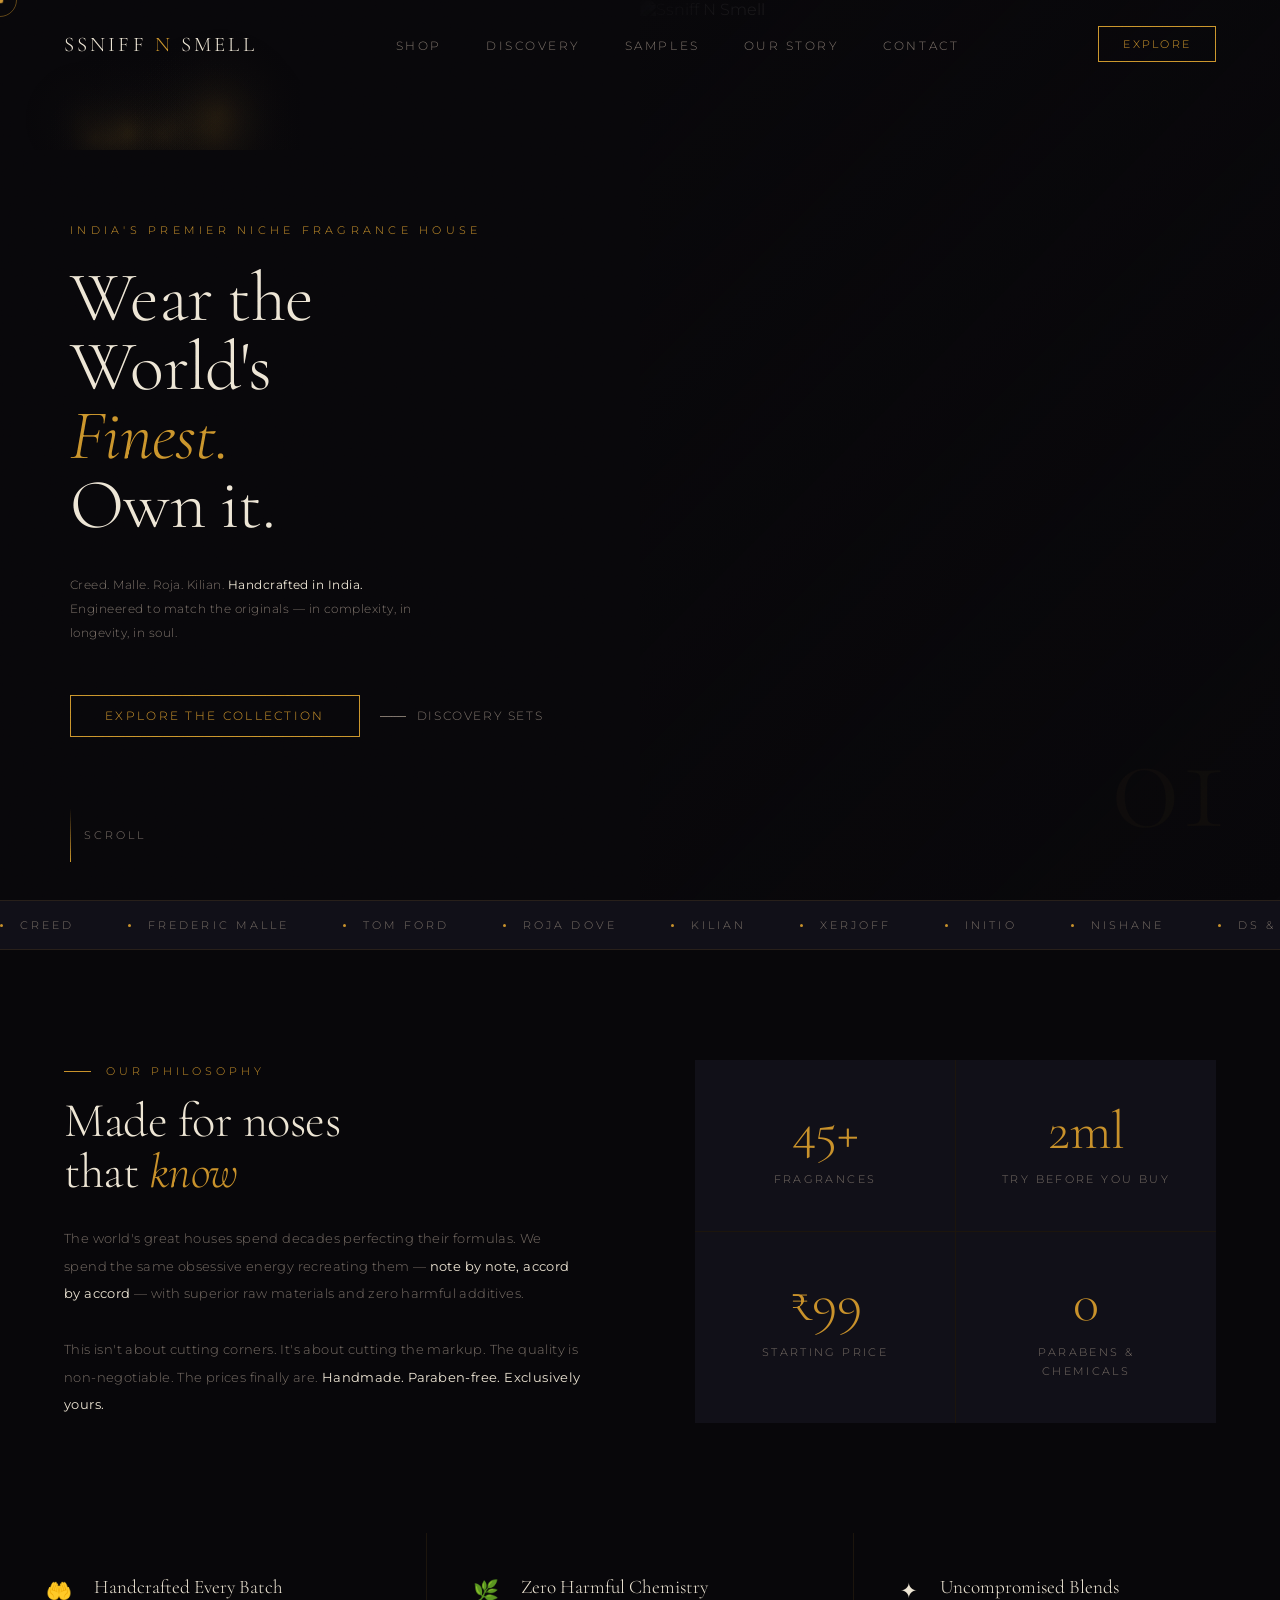
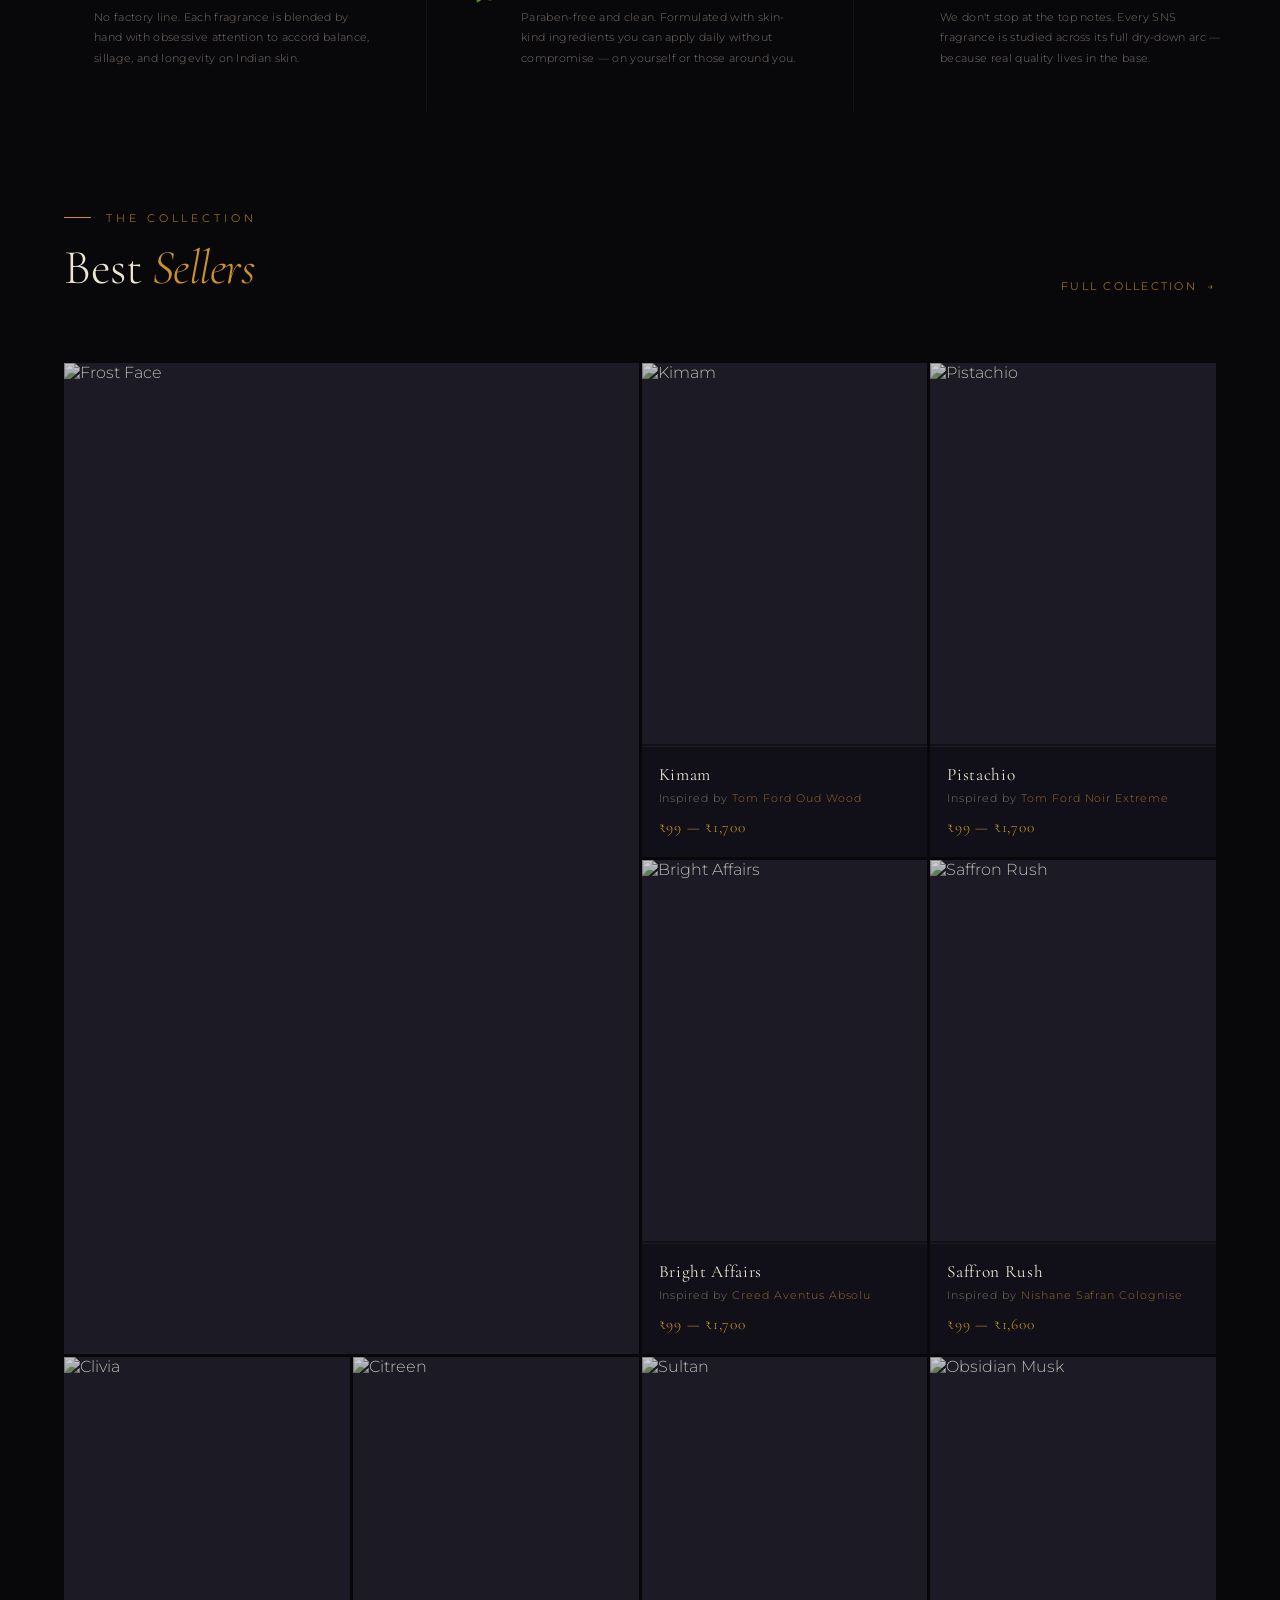
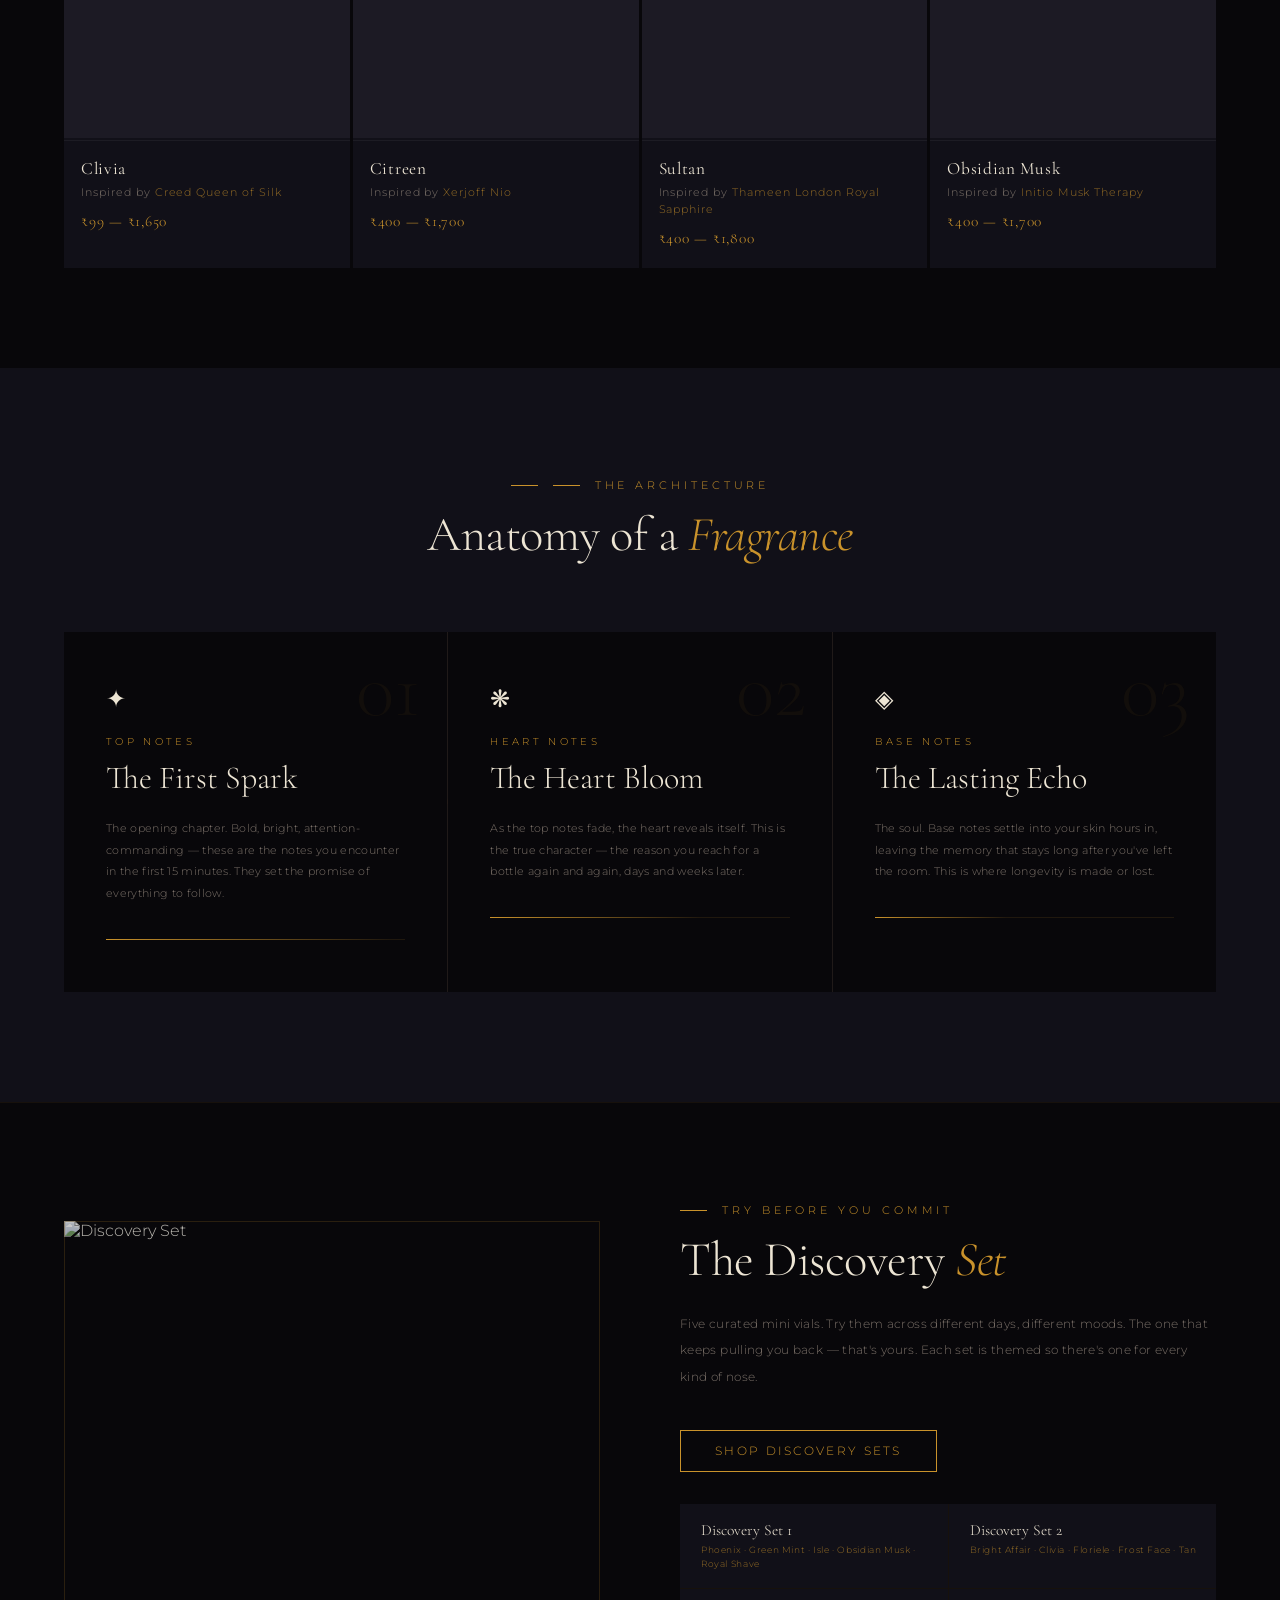
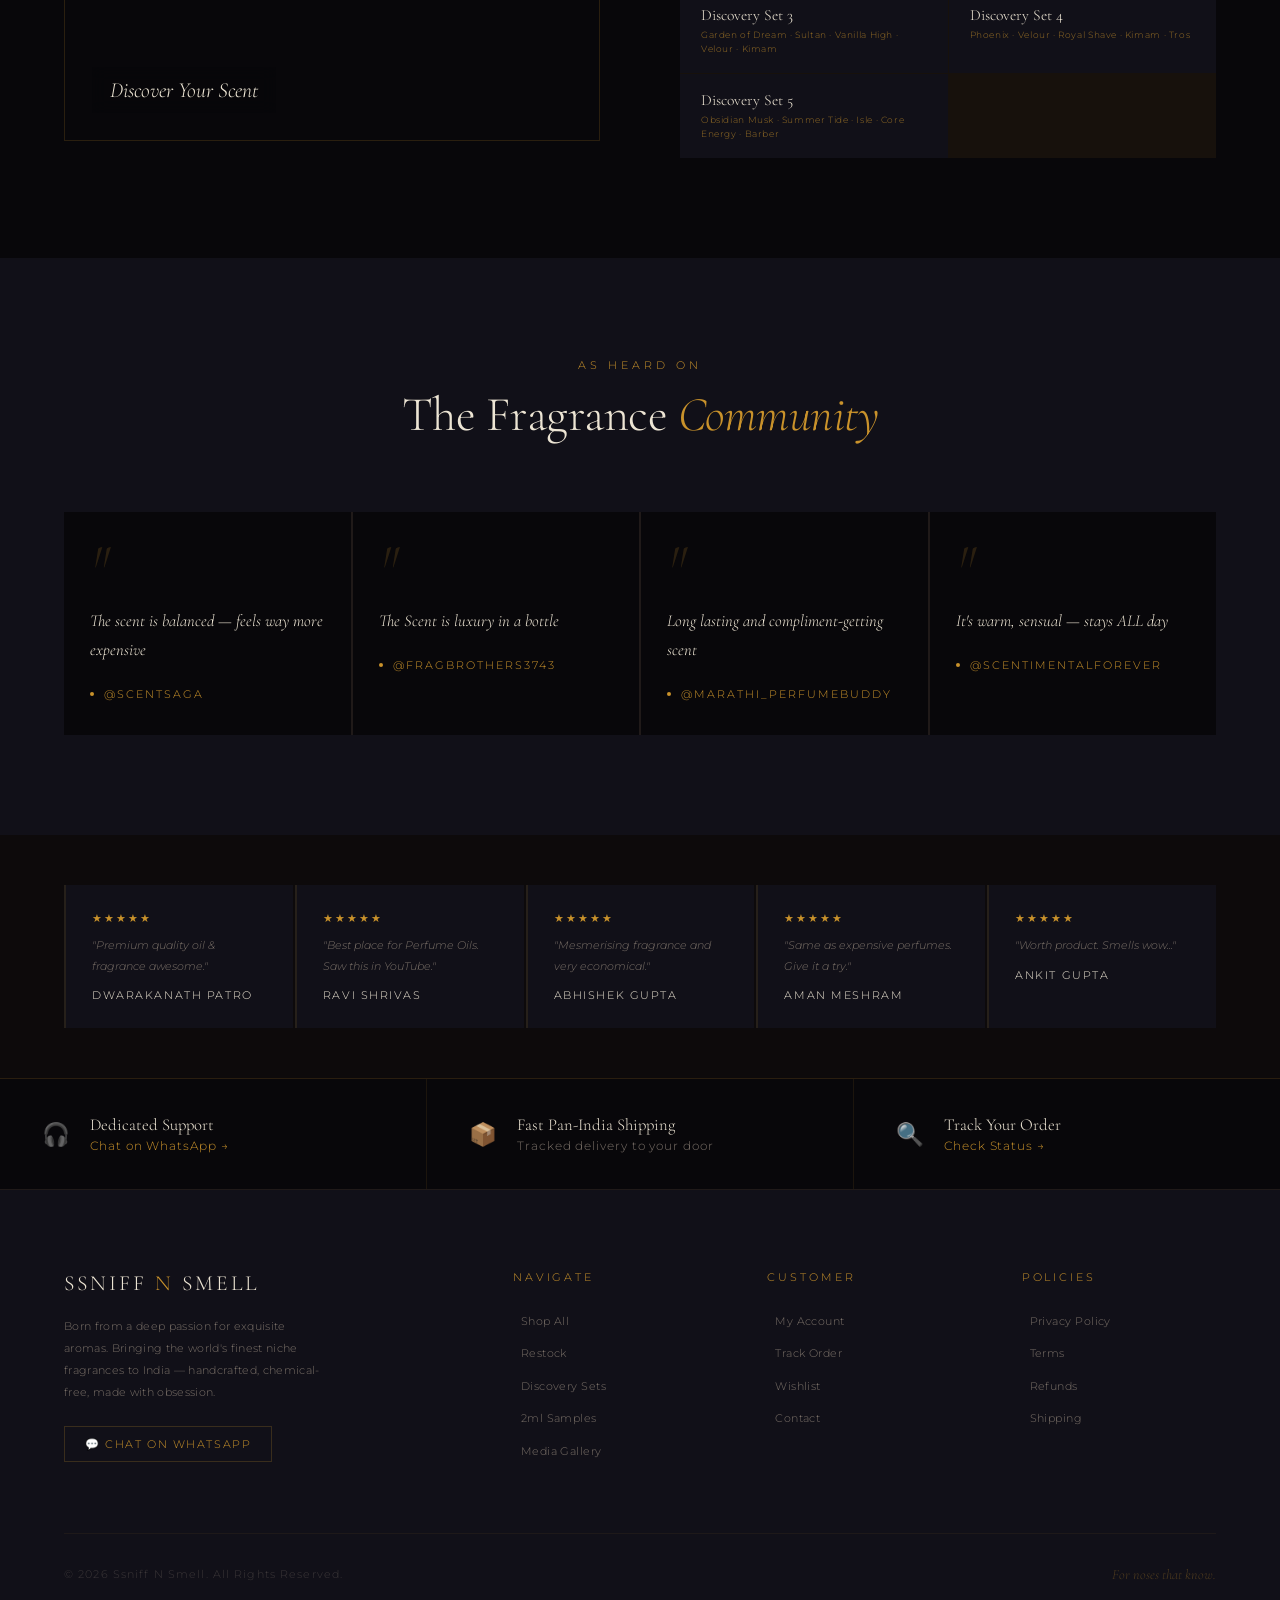
==== commit 40b451a7: "fix nav links, scale fonts, stress test clean" ====
--- a/sns-site/index.html
+++ b/sns-site/index.html
@@ -31,11 +31,11 @@
 .nlogo span{font-family:'Cormorant Garamond',serif;font-size:1.3rem;font-weight:300;letter-spacing:.15em;text-transform:uppercase;color:var(--parch);}
 .nlogo em{font-style:normal;color:var(--gold);}
 .nlinks{display:flex;gap:44px;list-style:none;}
-.nlinks a{font-size:.6rem;letter-spacing:.22em;text-transform:uppercase;color:var(--dust);text-decoration:none;transition:color .3s;position:relative;}
+.nlinks a{font-size:.72rem;letter-spacing:.22em;text-transform:uppercase;color:var(--dust);text-decoration:none;transition:color .3s;position:relative;}
 .nlinks a::after{content:'';position:absolute;bottom:-3px;left:0;width:0;height:1px;background:var(--gold);transition:width .3s;}
 .nlinks a:hover{color:var(--parch);}
 .nlinks a:hover::after{width:100%;}
-.nexplore{font-size:.58rem;letter-spacing:.2em;text-transform:uppercase;background:transparent;border:1px solid var(--gold);color:var(--gold);padding:10px 24px;font-family:'Montserrat',sans-serif;cursor:none;transition:all .3s;text-decoration:none;}
+.nexplore{font-size:.7rem;letter-spacing:.2em;text-transform:uppercase;background:transparent;border:1px solid var(--gold);color:var(--gold);padding:10px 24px;font-family:'Montserrat',sans-serif;cursor:none;transition:all .3s;text-decoration:none;}
 .nexplore:hover{background:var(--gold);color:var(--ink);}
 
 /* HERO */
@@ -43,22 +43,22 @@
 canvas{position:absolute;inset:0;z-index:0;opacity:.5;}
 .hleft{display:flex;flex-direction:column;justify-content:center;padding:160px 70px 100px;position:relative;z-index:2;}
 .hseal{width:76px;height:76px;margin-bottom:38px;opacity:0;animation:fu .9s ease .2s forwards;filter:drop-shadow(0 0 18px rgba(201,146,43,.35));}
-.hey{font-size:.58rem;letter-spacing:.38em;text-transform:uppercase;color:var(--gold);margin-bottom:26px;opacity:0;animation:fu .9s ease .4s forwards;}
+.hey{font-size:.7rem;letter-spacing:.38em;text-transform:uppercase;color:var(--gold);margin-bottom:26px;opacity:0;animation:fu .9s ease .4s forwards;}
 .htitle{font-family:'Cormorant Garamond',serif;font-size:clamp(3.2rem,5.5vw,5.8rem);font-weight:300;line-height:.98;letter-spacing:-.01em;margin-bottom:34px;opacity:0;animation:fu .9s ease .6s forwards;}
 .htitle em{font-style:italic;color:var(--gold);}
 .hsub{font-size:.76rem;line-height:2;color:var(--dust);max-width:360px;margin-bottom:50px;letter-spacing:.04em;opacity:0;animation:fu .9s ease .8s forwards;}
 .hsub strong{color:var(--parch);font-weight:400;}
 .hact{display:flex;gap:20px;align-items:center;opacity:0;animation:fu .9s ease 1s forwards;}
-.bp{display:inline-block;padding:13px 34px;border:1px solid var(--gold);color:var(--gold);font-size:.6rem;letter-spacing:.2em;text-transform:uppercase;text-decoration:none;font-family:'Montserrat',sans-serif;transition:all .4s;cursor:none;}
+.bp{display:inline-block;padding:13px 34px;border:1px solid var(--gold);color:var(--gold);font-size:.72rem;letter-spacing:.2em;text-transform:uppercase;text-decoration:none;font-family:'Montserrat',sans-serif;transition:all .4s;cursor:none;}
 .bp:hover{background:var(--gold);color:var(--ink);}
-.bg{display:inline-flex;align-items:center;gap:11px;font-size:.6rem;letter-spacing:.14em;text-transform:uppercase;color:var(--dust);text-decoration:none;transition:color .3s;cursor:none;}
+.bg{display:inline-flex;align-items:center;gap:11px;font-size:.72rem;letter-spacing:.14em;text-transform:uppercase;color:var(--dust);text-decoration:none;transition:color .3s;cursor:none;}
 .bg:hover{color:var(--parch);}
 .bg .ln{display:inline-block;width:26px;height:1px;background:currentColor;transition:width .3s;}
 .bg:hover .ln{width:46px;}
 .hright{position:relative;overflow:hidden;}
 .hright::before{content:'';position:absolute;inset:0;background:linear-gradient(135deg,var(--ink) 0%,rgba(8,7,10,.3) 60%,transparent 100%);z-index:1;}
 .hright img{width:100%;height:100%;object-fit:cover;filter:saturate(.5) contrast(1.1) brightness(.85);opacity:0;animation:hi 1.4s ease .15s forwards;}
-.hscroll{position:absolute;bottom:38px;left:70px;display:flex;align-items:center;gap:13px;font-size:.56rem;letter-spacing:.28em;text-transform:uppercase;color:var(--dust);opacity:0;animation:fu .9s ease 1.3s forwards;z-index:3;}
+.hscroll{position:absolute;bottom:38px;left:70px;display:flex;align-items:center;gap:13px;font-size:.68rem;letter-spacing:.28em;text-transform:uppercase;color:var(--dust);opacity:0;animation:fu .9s ease 1.3s forwards;z-index:3;}
 .sln{width:1px;height:54px;background:linear-gradient(to bottom,transparent,var(--gold));animation:pl 2.2s ease-in-out infinite;}
 .hnum{position:absolute;bottom:48px;right:52px;font-family:'Cormorant Garamond',serif;font-size:9rem;font-weight:300;color:rgba(201,146,43,.04);z-index:0;line-height:1;pointer-events:none;}
 @keyframes fu{from{opacity:0;transform:translateY(22px)}to{opacity:1;transform:none}}
@@ -68,12 +68,12 @@
 /* MARQUEE */
 .mq{padding:17px 0;border-top:1px solid rgba(201,146,43,.12);border-bottom:1px solid rgba(201,146,43,.12);overflow:hidden;background:var(--smoke);}
 .mqt{display:flex;gap:54px;animation:mqr 25s linear infinite;white-space:nowrap;}
-.mqi{display:flex;align-items:center;gap:17px;font-size:.56rem;letter-spacing:.28em;text-transform:uppercase;color:var(--dust);flex-shrink:0;}
+.mqi{display:flex;align-items:center;gap:17px;font-size:.68rem;letter-spacing:.28em;text-transform:uppercase;color:var(--dust);flex-shrink:0;}
 .mqd{width:3px;height:3px;background:var(--gold);border-radius:50%;}
 @keyframes mqr{from{transform:translateX(0)}to{transform:translateX(-50%)}}
 
 /* SECTION */
-.slbl{font-size:.56rem;letter-spacing:.36em;text-transform:uppercase;color:var(--gold);margin-bottom:17px;display:flex;align-items:center;gap:15px;}
+.slbl{font-size:.68rem;letter-spacing:.36em;text-transform:uppercase;color:var(--gold);margin-bottom:17px;display:flex;align-items:center;gap:15px;}
 .slbl::before{content:'';display:block;width:27px;height:1px;background:var(--gold);}
 .stit{font-family:'Cormorant Garamond',serif;font-size:clamp(2rem,3.8vw,3.4rem);font-weight:300;line-height:1.05;letter-spacing:-.01em;}
 .stit em{font-style:italic;color:var(--gold);}
@@ -85,7 +85,7 @@
 .sgrid{display:grid;grid-template-columns:1fr 1fr;gap:1px;background:rgba(201,146,43,.1);}
 .sb{background:var(--smoke);padding:44px 36px;text-align:center;}
 .sn{font-family:'Cormorant Garamond',serif;font-size:3.4rem;font-weight:300;color:var(--gold);display:block;line-height:1;margin-bottom:10px;}
-.sl{font-size:.56rem;letter-spacing:.22em;text-transform:uppercase;color:var(--dust);}
+.sl{font-size:.68rem;letter-spacing:.22em;text-transform:uppercase;color:var(--dust);}
 
 /* FEATURES */
 .feats{display:grid;grid-template-columns:repeat(3,1fr);gap:1px;background:rgba(201,146,43,.1);}
@@ -97,7 +97,7 @@
 /* PRODUCTS */
 .prods{padding:100px 64px;}
 .phdr{display:flex;justify-content:space-between;align-items:flex-end;margin-bottom:70px;}
-.va{font-size:.58rem;letter-spacing:.2em;text-transform:uppercase;color:var(--gold);text-decoration:none;display:flex;align-items:center;gap:10px;transition:gap .3s;}
+.va{font-size:.7rem;letter-spacing:.2em;text-transform:uppercase;color:var(--gold);text-decoration:none;display:flex;align-items:center;gap:10px;transition:gap .3s;}
 .va:hover{gap:20px;}
 .va::after{content:'→';}
 
@@ -122,14 +122,14 @@
 .pov{position:absolute;inset:0;z-index:2;background:linear-gradient(to top,rgba(8,7,10,.96) 0%,rgba(8,7,10,.35) 50%,transparent 100%);opacity:0;transition:opacity .45s;display:flex;flex-direction:column;justify-content:flex-end;padding:20px;gap:11px;}
 .pc:hover .pov{opacity:1;}
 .ptag{font-size:.5rem;letter-spacing:.22em;text-transform:uppercase;color:var(--ac,var(--gold));padding:5px 10px;border:1px solid rgba(255,255,255,.15);align-self:flex-start;}
-.pbtn{display:block;padding:10px 16px;border:1px solid var(--ac,var(--gold));color:var(--ac,var(--gold));font-size:.54rem;letter-spacing:.16em;text-transform:uppercase;text-align:center;font-family:'Montserrat',sans-serif;transition:all .3s;cursor:none;background:none;width:100%;}
+.pbtn{display:block;padding:10px 16px;border:1px solid var(--ac,var(--gold));color:var(--ac,var(--gold));font-size:.67rem;letter-spacing:.16em;text-transform:uppercase;text-align:center;font-family:'Montserrat',sans-serif;transition:all .3s;cursor:none;background:none;width:100%;}
 .pbtn:hover{background:var(--ac,var(--gold));color:var(--ink);}
 .pbar{height:2px;background:linear-gradient(90deg,var(--ac,var(--gold)),transparent);transform:scaleX(0);transform-origin:left;transition:transform .5s cubic-bezier(.25,.46,.45,.94);}
 .pc:hover .pbar{transform:scaleX(1);}
 .pinf{padding:17px 17px 21px;border-top:1px solid rgba(255,255,255,.05);}
 .pname{font-family:'Cormorant Garamond',serif;font-size:1.08rem;font-weight:400;letter-spacing:.04em;margin-bottom:5px;transition:color .3s;}
 .pc:hover .pname{color:var(--goldl);}
-.pins{font-size:.54rem;letter-spacing:.09em;color:var(--dust);margin-bottom:11px;line-height:1.6;}
+.pins{font-size:.67rem;letter-spacing:.09em;color:var(--dust);margin-bottom:11px;line-height:1.6;}
 .pins span{color:rgba(201,146,43,.7);}
 .pprc{font-family:'Cormorant Garamond',serif;font-size:.96rem;color:var(--gold);letter-spacing:.05em;}
 .pc.feat{grid-column:span 2;grid-row:span 2;}
@@ -146,7 +146,7 @@
 .scnum{font-family:'Cormorant Garamond',serif;font-size:5rem;font-weight:300;color:rgba(201,146,43,.055);position:absolute;top:18px;right:26px;line-height:1;pointer-events:none;transition:color .4s;}
 .scc:hover .scnum{color:rgba(201,146,43,.13);}
 .scico{font-size:1.5rem;margin-bottom:22px;display:block;}
-.sclbl{font-size:.52rem;letter-spacing:.32em;text-transform:uppercase;color:var(--gold);margin-bottom:12px;display:block;}
+.sclbl{font-size:.65rem;letter-spacing:.32em;text-transform:uppercase;color:var(--gold);margin-bottom:12px;display:block;}
 .scnm{font-family:'Cormorant Garamond',serif;font-size:2rem;font-weight:300;margin-bottom:22px;line-height:1.1;}
 .scds{font-size:.7rem;line-height:1.95;color:var(--dust);letter-spacing:.03em;}
 .scbar{margin-top:34px;height:1px;background:rgba(201,146,43,.12);position:relative;overflow:hidden;}
@@ -179,7 +179,7 @@
 .ttxt{font-family:'Cormorant Garamond',serif;font-size:1.04rem;font-style:italic;line-height:1.75;color:var(--parch);margin-bottom:22px;}
 .tau{display:flex;align-items:center;gap:10px;}
 .tdot{width:4px;height:4px;background:var(--gold);border-radius:50%;flex-shrink:0;}
-.tnm{font-size:.58rem;letter-spacing:.18em;text-transform:uppercase;color:var(--gold);}
+.tnm{font-size:.7rem;letter-spacing:.18em;text-transform:uppercase;color:var(--gold);}
 
 /* REVIEWS */
 .revs{padding:50px 64px;display:flex;gap:2px;flex-wrap:wrap;background:rgba(201,146,43,.025);}
@@ -187,14 +187,14 @@
 .rc:hover{border-left-color:var(--gold);}
 .rstars{color:var(--gold);font-size:.68rem;margin-bottom:10px;letter-spacing:2px;}
 .rtxt{font-size:.7rem;line-height:1.85;color:var(--dust);font-style:italic;margin-bottom:12px;}
-.rnm{font-size:.58rem;letter-spacing:.14em;text-transform:uppercase;color:var(--parch);}
+.rnm{font-size:.7rem;letter-spacing:.14em;text-transform:uppercase;color:var(--parch);}
 
 /* SERVICES */
 .svcs{display:grid;grid-template-columns:repeat(3,1fr);gap:1px;background:rgba(201,146,43,.1);border-top:1px solid rgba(201,146,43,.08);}
 .svi{background:var(--ink);padding:36px 42px;display:flex;align-items:center;gap:20px;}
 .svico{font-size:1.4rem;opacity:.85;}
 .svtl{font-family:'Cormorant Garamond',serif;font-size:1.04rem;margin-bottom:4px;}
-.svsb{font-size:.6rem;color:var(--dust);letter-spacing:.08em;}
+.svsb{font-size:.72rem;color:var(--dust);letter-spacing:.08em;}
 .svsb a{color:var(--gold);text-decoration:none;}
 .svsb a:hover{text-decoration:underline;}
 
@@ -206,9 +206,9 @@
 .fbn{font-family:'Cormorant Garamond',serif;font-size:1.35rem;font-weight:300;letter-spacing:.14em;text-transform:uppercase;color:var(--parch);}
 .fbn em{font-style:normal;color:var(--gold);}
 .fbp{font-size:.7rem;line-height:1.95;color:var(--dust);max-width:265px;letter-spacing:.03em;margin-bottom:22px;}
-.fwa{display:inline-flex;align-items:center;gap:10px;padding:10px 20px;border:1px solid rgba(201,146,43,.22);color:var(--gold);font-size:.58rem;letter-spacing:.14em;text-transform:uppercase;text-decoration:none;transition:all .3s;}
+.fwa{display:inline-flex;align-items:center;gap:10px;padding:10px 20px;border:1px solid rgba(201,146,43,.22);color:var(--gold);font-size:.7rem;letter-spacing:.14em;text-transform:uppercase;text-decoration:none;transition:all .3s;}
 .fwa:hover{background:rgba(201,146,43,.07);border-color:var(--gold);}
-.fct{font-size:.58rem;letter-spacing:.26em;text-transform:uppercase;color:var(--gold);margin-bottom:22px;}
+.fct{font-size:.7rem;letter-spacing:.26em;text-transform:uppercase;color:var(--gold);margin-bottom:22px;}
 .fls{list-style:none;}
 .fls li{margin-bottom:11px;}
 .fls a{font-size:.7rem;color:var(--dust);text-decoration:none;letter-spacing:.04em;transition:color .3s;display:inline-flex;align-items:center;gap:8px;}
@@ -216,14 +216,14 @@
 .fls a::before{content:'';width:0;height:1px;background:var(--gold);transition:width .3s;flex-shrink:0;}
 .fls a:hover::before{width:12px;}
 .fbot{display:flex;justify-content:space-between;align-items:center;padding-top:32px;border-top:1px solid rgba(201,146,43,.07);}
-.fcp{font-size:.58rem;color:rgba(122,112,104,.4);letter-spacing:.1em;}
+.fcp{font-size:.7rem;color:rgba(122,112,104,.4);letter-spacing:.1em;}
 .ftag{font-family:'Cormorant Garamond',serif;font-size:.88rem;font-style:italic;color:rgba(201,146,43,.32);}
 
 /* DETAIL */
 .dpanel{display:none;position:fixed;inset:0;background:var(--ink);z-index:500;overflow-y:auto;padding:120px 64px 80px;}
 .dpanel.open{display:block;animation:si .5s cubic-bezier(.25,.46,.45,.94);}
 @keyframes si{from{opacity:0;transform:translateY(36px)}to{opacity:1;transform:none}}
-.dback{display:inline-flex;align-items:center;gap:12px;font-size:.58rem;letter-spacing:.2em;text-transform:uppercase;color:var(--dust);background:none;border:none;font-family:'Montserrat',sans-serif;cursor:none;transition:color .3s;margin-bottom:60px;}
+.dback{display:inline-flex;align-items:center;gap:12px;font-size:.7rem;letter-spacing:.2em;text-transform:uppercase;color:var(--dust);background:none;border:none;font-family:'Montserrat',sans-serif;cursor:none;transition:color .3s;margin-bottom:60px;}
 .dback:hover{color:var(--parch);}
 .dback span{transition:transform .3s;display:inline-block;}
 .dback:hover span{transform:translateX(-6px);}
@@ -234,18 +234,18 @@
 .diw:hover img{transform:scale(1.04);}
 .diw::after{content:'';position:absolute;inset:0;border:1px solid rgba(201,146,43,.12);pointer-events:none;}
 .dglow{position:absolute;bottom:-30%;left:50%;transform:translateX(-50%);width:80%;height:50%;border-radius:50%;filter:blur(30px);pointer-events:none;z-index:0;}
-.dcat{font-size:.54rem;letter-spacing:.3em;text-transform:uppercase;color:var(--gold);margin-bottom:14px;}
+.dcat{font-size:.67rem;letter-spacing:.3em;text-transform:uppercase;color:var(--gold);margin-bottom:14px;}
 .dnm{font-family:'Cormorant Garamond',serif;font-size:clamp(2.4rem,4vw,3.8rem);font-weight:300;line-height:.97;letter-spacing:-.01em;margin-bottom:10px;}
 .dins{font-size:.68rem;color:var(--dust);letter-spacing:.1em;margin-bottom:34px;padding-bottom:34px;border-bottom:1px solid rgba(201,146,43,.09);}
 .dins strong{color:rgba(201,146,43,.8);font-weight:400;}
 .ddesc{font-size:.8rem;line-height:2.1;color:var(--dust);letter-spacing:.03em;margin-bottom:42px;}
-.szlbl{font-size:.58rem;letter-spacing:.2em;text-transform:uppercase;color:var(--dust);margin-bottom:14px;display:block;}
+.szlbl{font-size:.7rem;letter-spacing:.2em;text-transform:uppercase;color:var(--dust);margin-bottom:14px;display:block;}
 .szs{display:flex;gap:10px;flex-wrap:wrap;margin-bottom:40px;}
 .sz{padding:10px 20px;border:1px solid rgba(201,146,43,.18);background:transparent;color:var(--parch);font-family:'Montserrat',sans-serif;font-size:.62rem;letter-spacing:.08em;cursor:none;transition:all .3s;display:flex;flex-direction:column;align-items:center;gap:4px;}
 .sz .szp{font-family:'Cormorant Garamond',serif;font-size:.9rem;color:var(--gold);}
 .sz.on,.sz:hover{border-color:var(--gold);background:rgba(201,146,43,.07);}
 .dcta{display:flex;gap:12px;}
-.bbuy{flex:1;padding:15px 28px;background:var(--gold);border:none;color:var(--ink);font-family:'Montserrat',sans-serif;font-size:.6rem;font-weight:500;letter-spacing:.2em;text-transform:uppercase;cursor:none;transition:all .3s;text-decoration:none;display:flex;align-items:center;justify-content:center;}
+.bbuy{flex:1;padding:15px 28px;background:var(--gold);border:none;color:var(--ink);font-family:'Montserrat',sans-serif;font-size:.72rem;font-weight:500;letter-spacing:.2em;text-transform:uppercase;cursor:none;transition:all .3s;text-decoration:none;display:flex;align-items:center;justify-content:center;}
 .bbuy:hover{background:var(--goldl);}
 .bwl{padding:15px 18px;border:1px solid rgba(201,146,43,.22);background:transparent;color:var(--gold);cursor:none;font-size:1rem;transition:all .3s;}
 .bwl:hover{border-color:var(--gold);background:rgba(201,146,43,.07);}
@@ -308,10 +308,11 @@
     <span>Ssniff <em>N</em> Smell</span>
   </a>
   <ul class="nlinks">
-    <li><a href="#coll">Collection</a></li>
-    <li><a href="#disc">Discovery</a></li>
-    <li><a href="#story">Our Story</a></li>
-    <li><a href="#tsti">Reviews</a></li>
+    <li><a href="shop.html">Shop</a></li>
+    <li><a href="discovery.html">Discovery</a></li>
+    <li><a href="samples.html">Samples</a></li>
+    <li><a href="about.html">Our Story</a></li>
+    <li><a href="contact.html">Contact</a></li>
   </ul>
   <a href="shop.html" class="nexplore">Explore</a>
 </nav>
